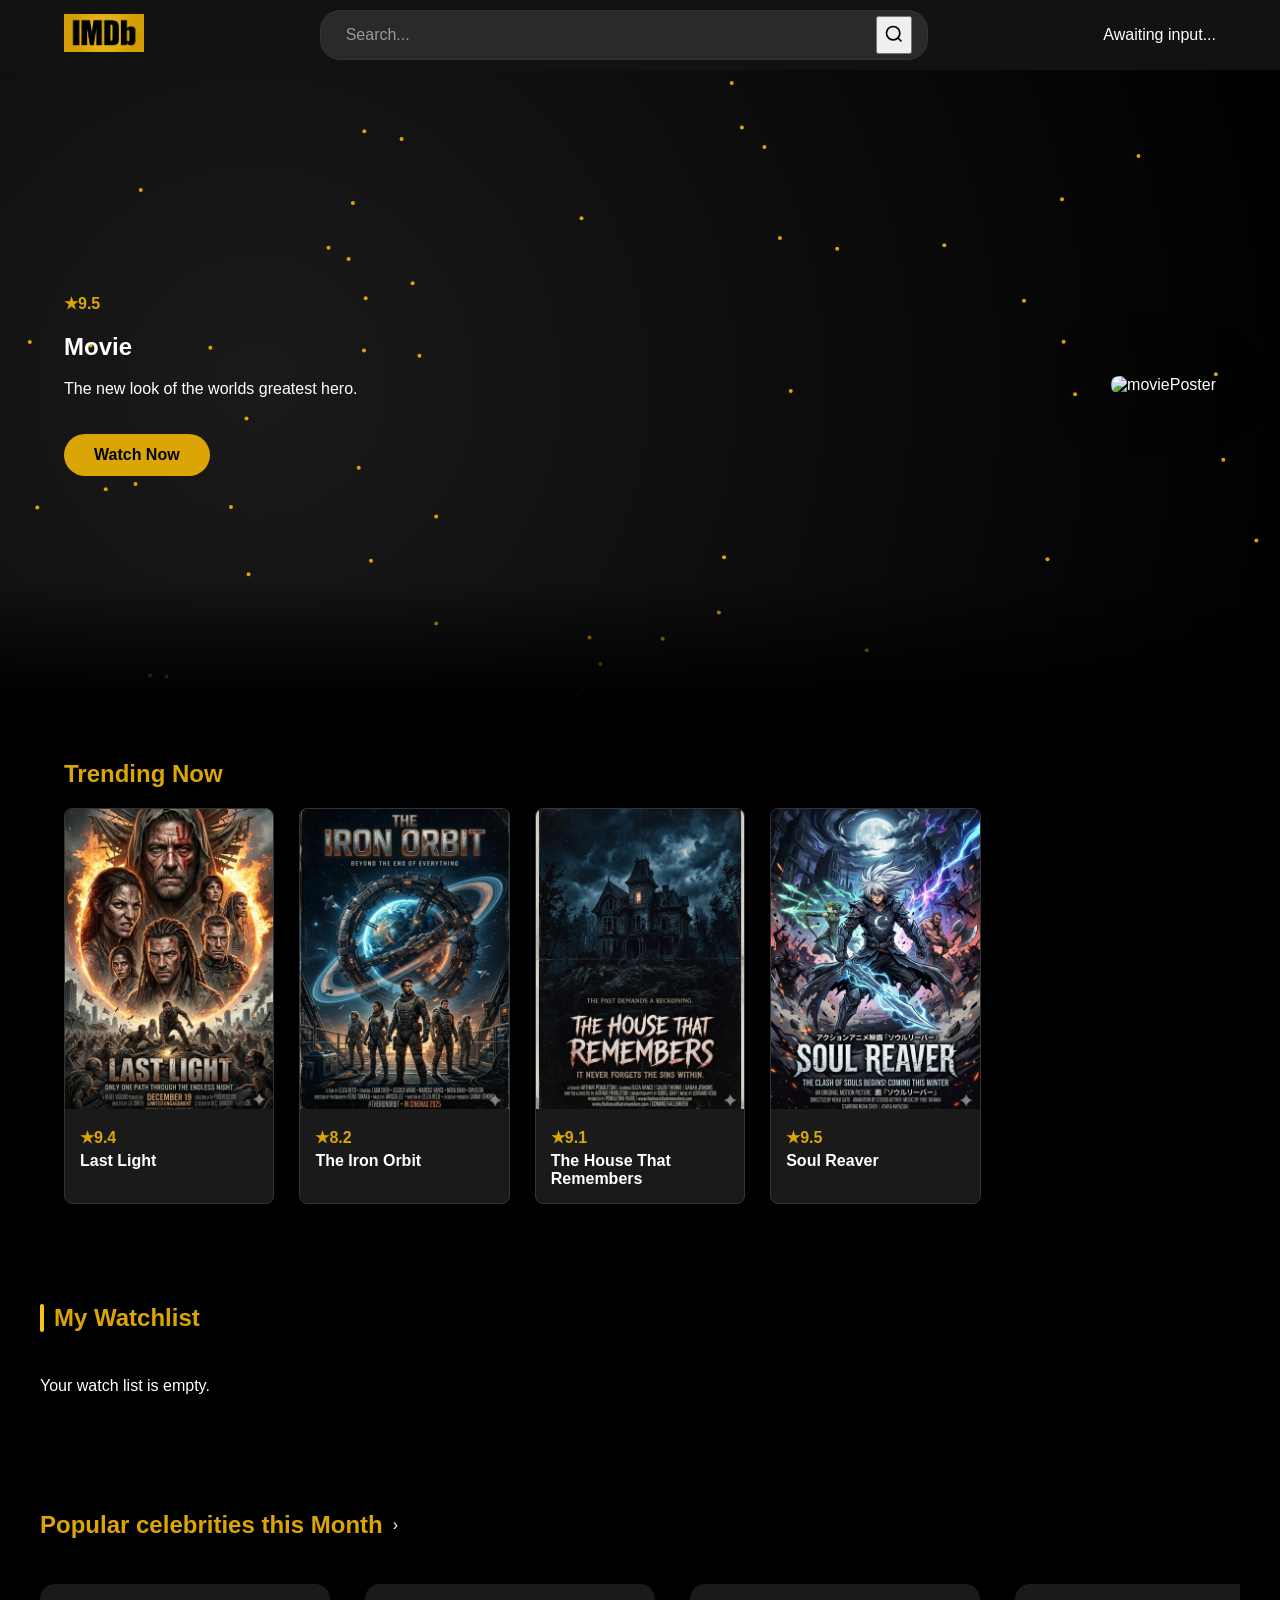
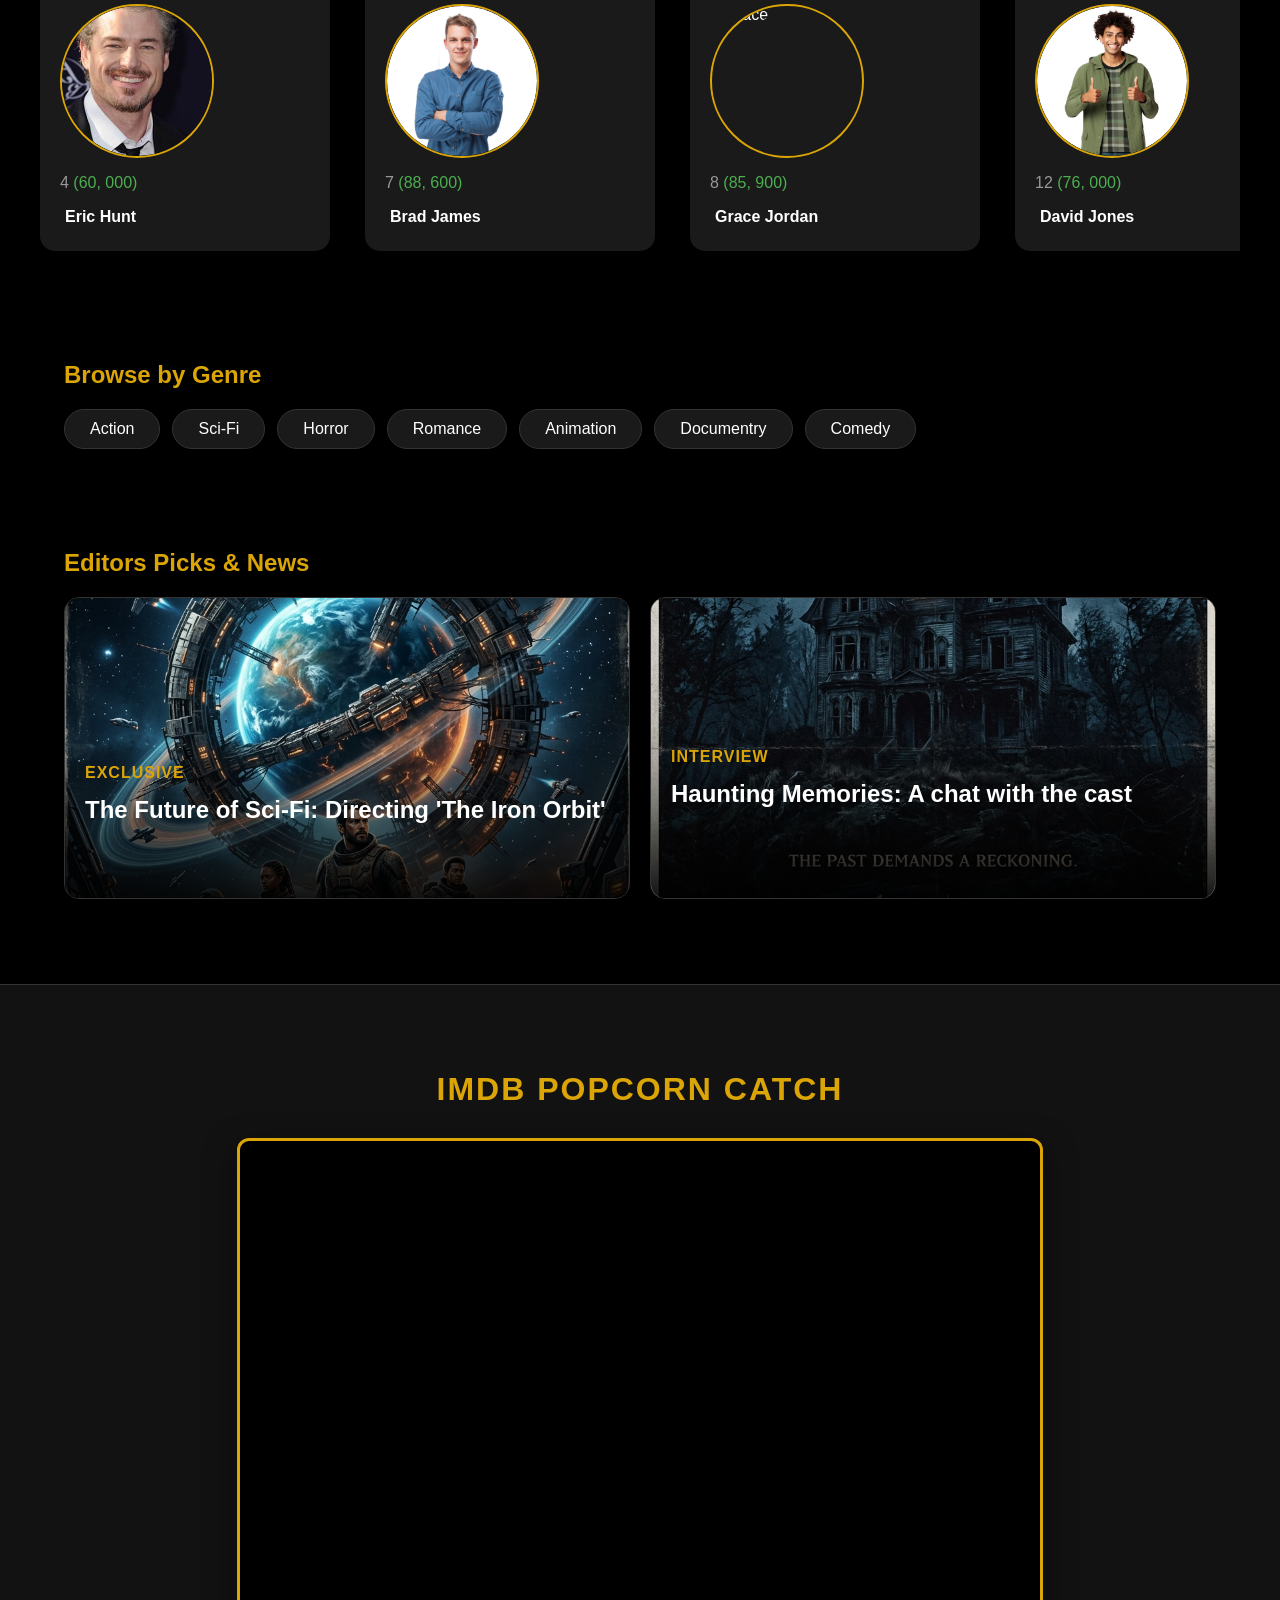
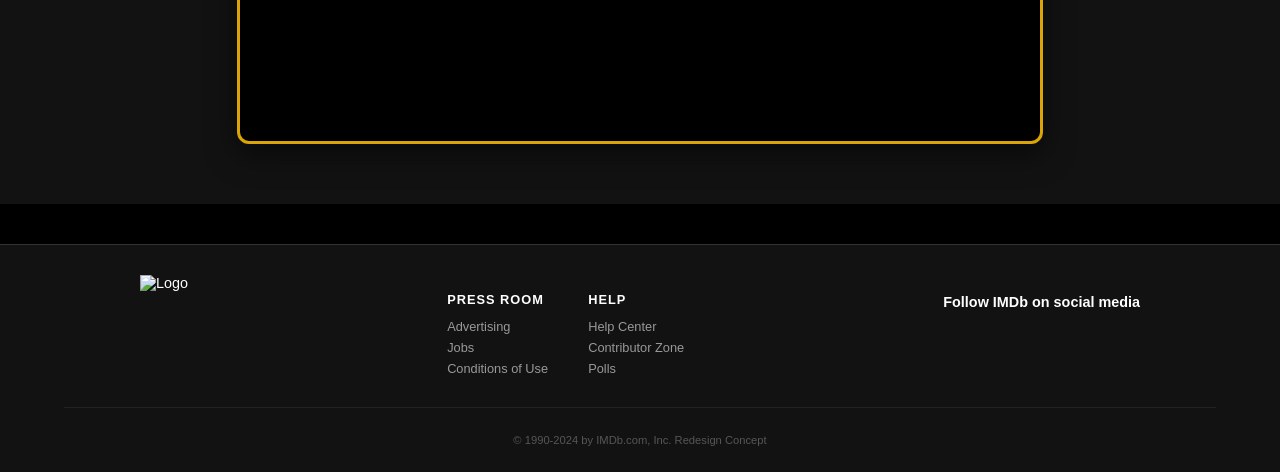
==== index.html @ 9977cc87 "encorperating new js file for my game feature" ====
<!DOCTYPE html>
<html lang="en">
<head>
    <meta charset="UTF-8">
    <meta name="viewport" content="width=device-width, initial-scale=1.0">
    <title>IMDb Redesign concept</title>
    <link rel="stylesheet" href="styles.css">
</head>
<body>


<header class="navigation_bar">
    <div class="logo">
        <img src="IMDB.png" alt="Logo" width="80">
    </div>
    


    <div class="search_bar">
        <input type="text" id="movieSearch" placeholder="Search... ">


        <button id="searchButton" class="SearchBarButton">
            <svg width="20" height="20" viewBox="0 0 24 24" fill="none" stroke="currentColor" stroke-width="2">
                <circle cx="11" cy="11" r="8"></circle>
                <line x1="21" y1="21" x2="16.65" y2="16.65"></line>
            </svg>
        </button>
    </div>
 
    <div id="searchStatus">Awaiting input...</div>
</header>



<main>
    <section class="cinamaticContainer">
        <canvas id="cinamatic-canvas" class="cinamaticCanvas"></canvas>

        <div class="cinamaticOverlay">
            <div class="cinamaticContentWrapper">
                <div class="cinamaticText">
                <span class="imdbRating">★9.5</span>
                <h1>Movie</h1>
                <p>The new look of the worlds greatest hero.</p>
                <button class="btn_play">Watch Now</button>
            </div>

            <div class="cinamaticImage">
                <img src="movieimg.jpg" alt= "moviePoster">
            </div>
        </div>
    </div>
</section>

        <section class="trendingNow">
            <h2 class ="sectionTitle">Trending Now</h2>
            <div class="movieGrid">
                <div class="movieCard">
                    <img src="lastlight.png" alt ="poster">
                    <div class="cardInfo">
                        <p>★9.4</p>
                        <h3>Last Light</h3>
                    </div>
                </div>
                <div class="movieCard">
                    <img src="IronOrbit.png" alt ="poster">
                    <div class="cardInfo">
                        <p>★8.2</p>
                        <h3>The Iron Orbit</h3>
                    </div>
                </div>
                <div class="movieCard">
                    <img src="house.png" alt ="poster">
                    <div class="cardInfo">
                        <p>★9.1</p>
                        <h3>The House That Remembers</h3>
                    </div>
                </div>
                <div class="movieCard">
                    <img src="soul.png" alt ="poster">
                    <div class="cardInfo">
                        <p>★9.5</p>
                        <h3>Soul Reaver</h3>
                    </div>
                </div>
            </div>
        </section>

        <section class="watchlistSection" style="padding: 40px;">
            <div class="sectionHeader">
                <div style="width: 4px; height: 28px; background-color: #f5c518; border-radius: 2px;"></div>
                <h2 class="sectionTitle">My Watchlist</h2>
            </div>
            <div id="watchlistItems" class="movieRow">
                </div>
       
        </section>

        <section class ="celebSection">
            <div class="sectionHeader">
                <h2 class="sectionTitle"> Popular celebrities this Month</h2>
                <span class="chevronIcon">›</span>
            </div>
            <div class="celebRow">
                <div class="celebCard">
                    <div class="celebImage">
                        <img src="Eric.jpg" alt="Eric">
                        <div class="wishlist"> 
                        </div>
                    </div>
                    <div class="celebInfo">
                        <p class="celebRank"> 4 <span class="trendUp"> (60, 000)</span></p>
                        <h4 class="celebName">Eric Hunt</h4>
                    </div>
                </div>

                <div class="celebCard">
                    <div class="celebImage">
                        <img src="brad.jpg" alt="bradPitt">
                        <div class="wishlist">
                        </div>
                    </div>
                    <div class="celebInfo">
                        <p class="celebRank">7 <span class="trendUp"> (88, 600)</span></p>
                        <h4 class="celebName">Brad James</h4>
                    </div>
                </div>

                <div class="celebCard">
                    <div class="celebImage">
                        <img src="grace.jpg" alt="grace">
                        <div class="wishlist">
                        </div>
                    </div>
                    <div class="celebInfo">
                        <p class="celebRank">8 <span class="trendUp"> (85, 900)</span></p>
                        <h4 class="celebName">Grace Jordan </h4>
                    </div>
                </div>

                <div class="celebCard">
                    <div class="celebImage">
                        <img src="david.png" alt="david">
                        <div class="wishlist">
                            
                        </div>
                    </div>
                    <div class="celebInfo">
                        <p class="celebRank">12 <span class="trendUp"> (76, 000)</span></p>
                        <h4 class="celebName">David Jones</h4>
                    </div>
                </div>
            </div>
        </section>

        <section class="genreSection">
            <h2 class="sectionTitle">Browse by Genre</h2>
            <div class="genreGrid">
                <div class="genreChose">Action</div>
                <div class="genreChose">Sci-Fi</div>
                <div class="genreChose">Horror</div>
                <div class="genreChose">Romance</div>
                <div class="genreChose">Animation</div>
                <div class="genreChose">Documentry</div>
                <div class="genreChose">Comedy</div>
            </div>
        </section>

        <section class="newsSection">
            <h2 class="sectionTitle">Editors Picks & News</h2>
            <div class="newsGrid">
                <div class="newsCard">
                    <img src="IronOrbit.png" alt="news" class="newsImage">
                    <div class="newsOverlay">
                        <span class="newsTag">Exclusive</span>
                        <h3>The Future of Sci-Fi: Directing 'The Iron Orbit'</h3>
                        <p>An inside look at the years most ambitious space movie</p>
                    </div>
                </div>
                    
                <div class="newsCard">
                    <img src="house.png" alt="news" class="newsImage">
                    <div class="newsOverlay">
                        <span class="newsTag">Interview</span>
                        <h3>Haunting Memories: A chat with the cast</h3>
                        <p>The stars of 'The House That Remembers' discuss their roles and their mysterious experinces on set.</p>
                    </div>
                </div>
            </div>
        </section>

        <section class="gameArea">
            <h2 class="sectionTitle">IMDb Popcorn Catch</h2>
            <div id="gameContainer"></div>
        </section>

    </main>

    <div id="movieModal" class="modal">
        <div class="modalContent">
            <span class="closeModal">&times;</span>
            <div id="modalDetails"></div>
        </div>
    </div>

    <script src="https://unpkg.com/konva@10/konva.min.js"></script>
    <script src="https://cdnjs.cloudflare.com/ajax/libs/p5.js/1.9.0/p5.js"></script>
    <script src="https://cdnjs.cloudflare.com/ajax/libs/p5.js/1.6.0/addons/p5.sound.min.js"></script>

    <script src="script.js"></script>
    <script src="game.js"></script>
    
</body>
<footer class="pageFooter">
    <div class="footerContent">
        <div class="footerLogo">
            <img src="imdb.png"alt="Logo" width="60">
        </div>
        <div class="footerLinks">
            <div class="footerInfo">
                <h4>Press Room</h4>
                <a href="#">Advertising</a>
                <a href="#">Jobs</a>
                <a href="#">Conditions of Use</a>
            </div>
            <div class="footerInfo">
                <h4>Help</h4>
                <a href="#">Help Center</a>
                <a href="#">Contributor Zone</a>
                <a href="#">Polls</a>
            </div>
        </div>
        <div class="footerMedia">
            <h4>Follow IMDb on social media</h4>
        </div>
    </div>
    <div class="footerEnd">
        <p>&copy; 1990-2024 by IMDb.com, Inc. Redesign Concept</p>
    </div>
</footer>

</html>
---- styles.css ----
.navigation_bar{
    display: flex;
    justify-content: space-between;
    align-items: center;
    padding:10px 5%;
    background-color: #121212;
    z-index: 10;
}

main{
    position: relative;
    z-index: 5;
}


.search_bar{
    display: flex;
    background: rgba(255, 255, 255, 0.1);
    border-radius: 20px; /*modern rounded look*/
    padding: 5px 15px;
    border: 1px solid #333;
    width: 50%;
    margin: 0 auto;
    transition: all 0.3s ease;
}

.search_bar:hover {
    border-color: #DBA506;
    background-color: rgba(255, 255, 255, 0.1);
}

.search_bar input{
    background-color: transparent;
    border: none;
    color: #ffffff; 
    flex: 1;
    outline: none;
    padding: 10px;
    font-size: 1rem;
}

.search_bar input::placeholder{
    color: #999
}

.searchIconButton{
    background: none;
    border: none;
    color: #DBA506;
    cursor: pointer;
    display: flex;
    padding-left: 10px;
}

body{
    background-color: #000;
    font-family: 'Segoe UI', Tahoma, Geneva, Verdana, sans-serif;
    margin: 0;
    color: white;
}

.cinamaticContainer {
    position: relative;
    height: 70vh;
    background: radial-gradient(circle at 20%, #1a1a1a 0%, #000000 100%);
    display: flex;
    overflow: hidden;
}

.cinamaticContainer::after {
    content: '';
    position: absolute;
    bottom: 0;
    left: 0;
    width: 100%;
    height: 120px;
    background: linear-gradient(to bottom, transparent, #000);
    z-index: 6;
    pointer-events: none;
}

.cinamaticCanvas {
    position: absolute;
    top: 0;
    left: 0;
    z-index: 1;
    width: 100%;
    height: 100%;
    pointer-events: auto;
    cursor: none;
}

.cinamaticOverlay{
    position: relative;
    z-index: 5;
    width: 100%;
    height: 100%;
    display: flex;
    align-items: center;
}

.cinamaticContentWrapper{
    display: flex;
    justify-content: space-between;
    align-items: center;
    width: 100%;
    padding:  0 5%;
}

.cinamaticImage img {
    height: 480px;
    width: auto;
    filter: drop-shadow(0 0 30px rgba(0,0,0,0.7));
    pointer-events:none;
    border-radius: 8px;
}

.btn_play{
    background-color: #DBA506;
    color: #000;
    border: none;
    padding: 12px 30px;
    font-size: 1rem;
    font-weight: bold;
    border-radius: 25px;
    cursor: pointer;
    transition: all 0.3s ease;
    margin-top: 20px;
}

.btn_play:hover{
    background-color: #ffffff;
    transform: scale(1.05);
    box-shadow: 0 5px 15px rgba(219, 165, 6, 0.4);
}



.imdbRating{
    color: #DBA506;
    font-weight: bold;
}

.trendingNow{
    padding: 40px 5%;
}

.sectionTitle{
    font-size: 1.5rem;
    color: #DBA506;
    margin-bottom: 20px;
}

.movieGrid{
    display: grid;
    grid-template-columns: repeat(auto-fill, minmax(200px, 1fr));
    gap: 25px;
}

.movieCard{
    background: #1a1a1a;
    border-radius: 8px;
    overflow: hidden;
    transition: transform 0.3s ease, box-shadow 0.3s ease;
    cursor: pointer;
    border: 1px solid #333;
    z-index: 10;
}

.movieCard:hover {
    transform: translateY(-10px);
    box-shadow: 0 10px 20px rgba(179, 143, 38, 0.3);
}


.movieCard img {
    width: 100%;
    height: 300px;
    object-fit: cover;
}

.cardInfo{
    padding: 15px;
}

.cardInfo p {
    color: #DBA506;
    font-weight: bold;
    margin: 0;
}

.cardInfo h3 {
    font-size: 1rem;
    margin: 5px 0 0;
}

.modal{
    display: none;
    position: fixed;
    z-index: 1000;
    left: 0;
    top: 0;
    width: 100%;
    height: 100%;
    background-color: rgba(0,0,0,0.7);
    backdrop-filter: blur(3px);
    justify-content: center;
    align-items: center;
    z-index: 1000;
}

.modalContent{
    background-color: #1a1a1a;
    margin: 5% auto;
    padding: 40px;
    border: 1px solid #DBA506;
    max-width: 500px;
    width: 70%;
    border-radius: 15px;
    color: white;
    position: relative;
    text-align: center;
}

.closeModal{
    position: absolute;
    right: 20px;
    top: 10px;
    font-size: 30px;
    cursor: pointer;
    color: #DBA506;
}

.trailerBtn {
    display: inline-block;
    background-color: #DBA506;
    color: black;
    padding: 12px 20px;
    margin-top: 20px;
    text-decoration: none;
    font-weight: bold;
    transition: 0.3s;
    border-radius: 2px;
}

.trailerBtn:hover {
    background-color: #dabc65;
    transform: scale(1.02);
}


.celebSection{
    padding: 40px;
}

.sectionHeader {
    display: flex;
    align-items: center;
    gap: 10px;
    margin-bottom: 25px;
}

.celebRow{
    display: flex;
    gap: 35px;
    overflow-x: auto;
    padding-bottom: 10px;
}

.celebCard {
    flex: 0 0 250px;
    width: 250px;
    padding: 20px;
    position: relative;
    transition: transform 0.3 ease, box-shadow 0.3 ease;
    background: #1a1a1a;
    cursor: pointer;
    overflow: hidden;
    border-radius: 15px;
}

.celebCard:hover {
    transform: scale(1.05);
    border-color: #DBA506;
    box-shadow: 0 10px 20px rgba(219,165,6,0.5);
    z-index: 5;
}

.celebContainer{
    display: flex;
    flex-wrap: wrap;
    justify-content: center;
    gap: 30px;
    padding: 40px 5%;
}

.celebImage{
    position: relative;
    width: 150px;
    height: 150px;
    border-radius: 50%;
    overflow: hidden;
    margin-bottom: 5px;
    border: 2px solid transparent;
    transition: 0.2s;
}

.celebCard .celebImage{
    border-color: #DBA506;
}

.celebImage img{
    width: 100%;
    height: 100%;
    object-fit: cover;
    border-radius: 50%;
    margin-bottom: 15px;
    border: #DBA506;
}

.celebName{
    margin: 5px ; font-size: 1rem;
}

.celebRank {
    font-size: 1rem ; color: #999;
}

.trendUp{
    color: #4caf50;
}

#addToWatchlist:hover {
    background-color: #444;
    transform: scale(1);
    cursor: pointer;
}

.addedSuccess{
    background-color: #2aa346;
    color: white;
    pointer-events: none;
}

.watchlistSection {
    padding: 40px 5%;
}



.genreSection {
    padding: 40px 5%;
}

.genreGrid {
    display: flex;
    gap: 12px;
    flex-wrap: wrap;
    margin-top: 20px;
}

.genreChose {
    padding: 10px 25px;
    background-color: #1a1a1a;
    border: 1px solid #333;
    border-radius: 20px;
    color: #ffffff;
    font-size: 1rem;
    cursor: pointer;
    transition: all 0.3s ease;
}

.genreChose:hover{
    background-color: #2a2a2a;
    border-color: #DBA506;
    color: #DBA506;
    transform: translateY(-2px);
}

.newsSection{
    padding: 40px 5%;
    margin-bottom: 45px;
}

.newsGrid{
    display: grid;
    grid-template-columns:repeat(auto-fit, minmax(300px, 1fr));
    gap: 20px;
    margin-top: 20px;
}

.newsCard {
    position: relative;
    border-radius: 15px;
    overflow: hidden;
    cursor: pointer;
    height: 300px;
    border: 1px solid #333;
    transition: border-color 0.3s ease;
}

.newsCard:hover{
    border-color: #DBA506;
}


.newsImage {
    width: 100%;
    height: 100%;
    object-fit: cover;
    transition: transform 0.5s ease;
}

.newsCard:hover .newsImage {
    transition: scale(1.5);
}

.newsOverlay {
    position: absolute;
    bottom: 0;
    left: 0;
    width: 100%;
    padding: 30px 20px;
    background: linear-gradient(transparent, rgba(0,0,0,0.9));
    color: white;
    display: flex;
    flex-direction: column;
    justify-content: flex-end;
}

.newsOverlay h3 {
    margin-top: 10px;
    font-size: 1.5rem;
    line-height: 1.5;
    color: #fff;
}

.newsOverlay p {
    font-size: 0.9rem;
    color: #ccc;
    margin: 0;
    opacity: 0;
    transform: translateY(10px);
    transition: all 0.3s ease;
}

.newsCard:hover .newsOverlay p {
    opacity: 1;
    transform: translate(0);
}


.newsTag {
    color: #DBA506;
    font-size: 1rem;
    text-transform: uppercase;
    font-weight: bold;
    letter-spacing: 1px;
}

.pageFooter {
    background-color: #121212;
    padding: 30px 5% 15px;
    border-top: 1px solid #333;
    margin-top: 40px;
    font-size: 0.9rem;
}

.footerContent {
    display: flex;
    justify-content: space-between;
    align-items: flex-start;
    gap: 20px;
    max-width: 1000px;
    margin: 0 auto;
}

.footerLinks {
    display: flex;
    gap: 40px;
}

.footerInfo h4 {
    color: #fff;
    font-size: 0.8rem;
    text-transform: uppercase;
    letter-spacing: 1px;
    margin-bottom: 12px;
}

.footerInfo a {
    display: block;
    color: #999;
    text-decoration: none;
    margin-bottom: 6px;
    font-size: 0.8rem;
    transition: color 0.3s ease;
}

.footerInfo a:hover {
    color: #DBA506;
}

.footerMedia {
    text-align: right;
}

.footerMedia p {
    color: #999;
    font-size: 0.8rem;
    margin-bottom: 8px;
}

.footerEnd{
    text-align: center;
    margin-top: 25px;
    padding-top: 15px;
    border-top: 1px solid #222;
    color: #565656;
    font-size: 0.7rem;
}

.watchlist-item {
    display: flex;
    justify-content: space-between;
    align-items: center;
    background-color: #1a1a1a;
    padding: 10px 15px;
    margin-bottom: 8px;
    border-radius: 5px;
    border-left: 3px solid #DBA506;
}

.watchlist-item button {
    background: none;
    border: 1px solid #ff3e3e;
    color: #ff3e3e;
    padding: 5px 10px;
    cursor: pointer;
    border-radius: 4px;
    transition: 0.3s;
    margin-top: 10px;
}

.watchlist-item button:hover{
    background: #ff3e3e;
    color: white;
}

.addedSuccess {
    pointer-events: none;
}

.gameArea{
    padding: 60px 20px;
    background-color: #121212;
    text-align: center;
    border-top: 1px solid #333;
}

.gameArea h2 {
    font-size: 2rem;
    margin-bottom: 30px;
    text-transform: uppercase;
    letter-spacing: 2px;
}

#gameContainer{
    width: 800px;
    height: 600px;
    margin: 0 auto;
    background: #000;
    border: 3px solid #DBA506;
    border-radius: 12px;
    box-shadow: 0 10px 30px rgba(0,0,0,0.5);
    overflow: hidden;
    cursor: crosshair;
}
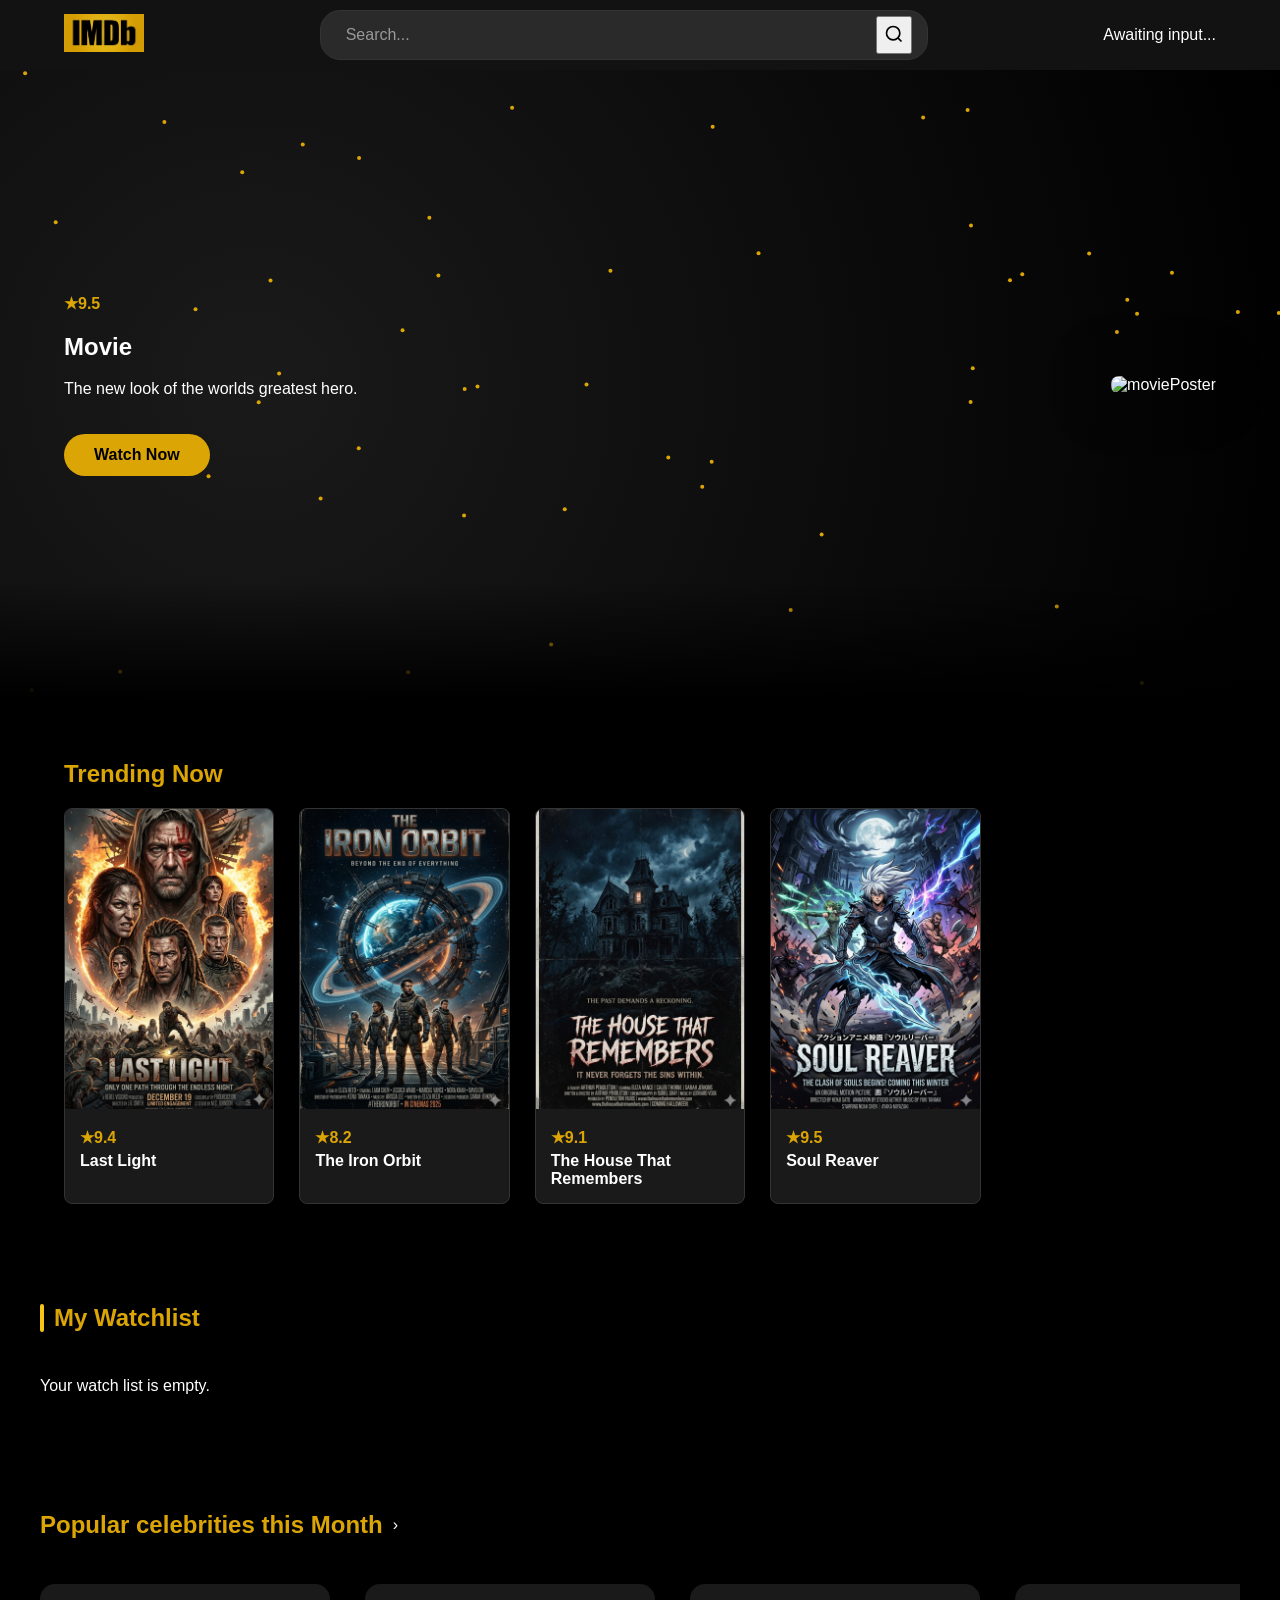
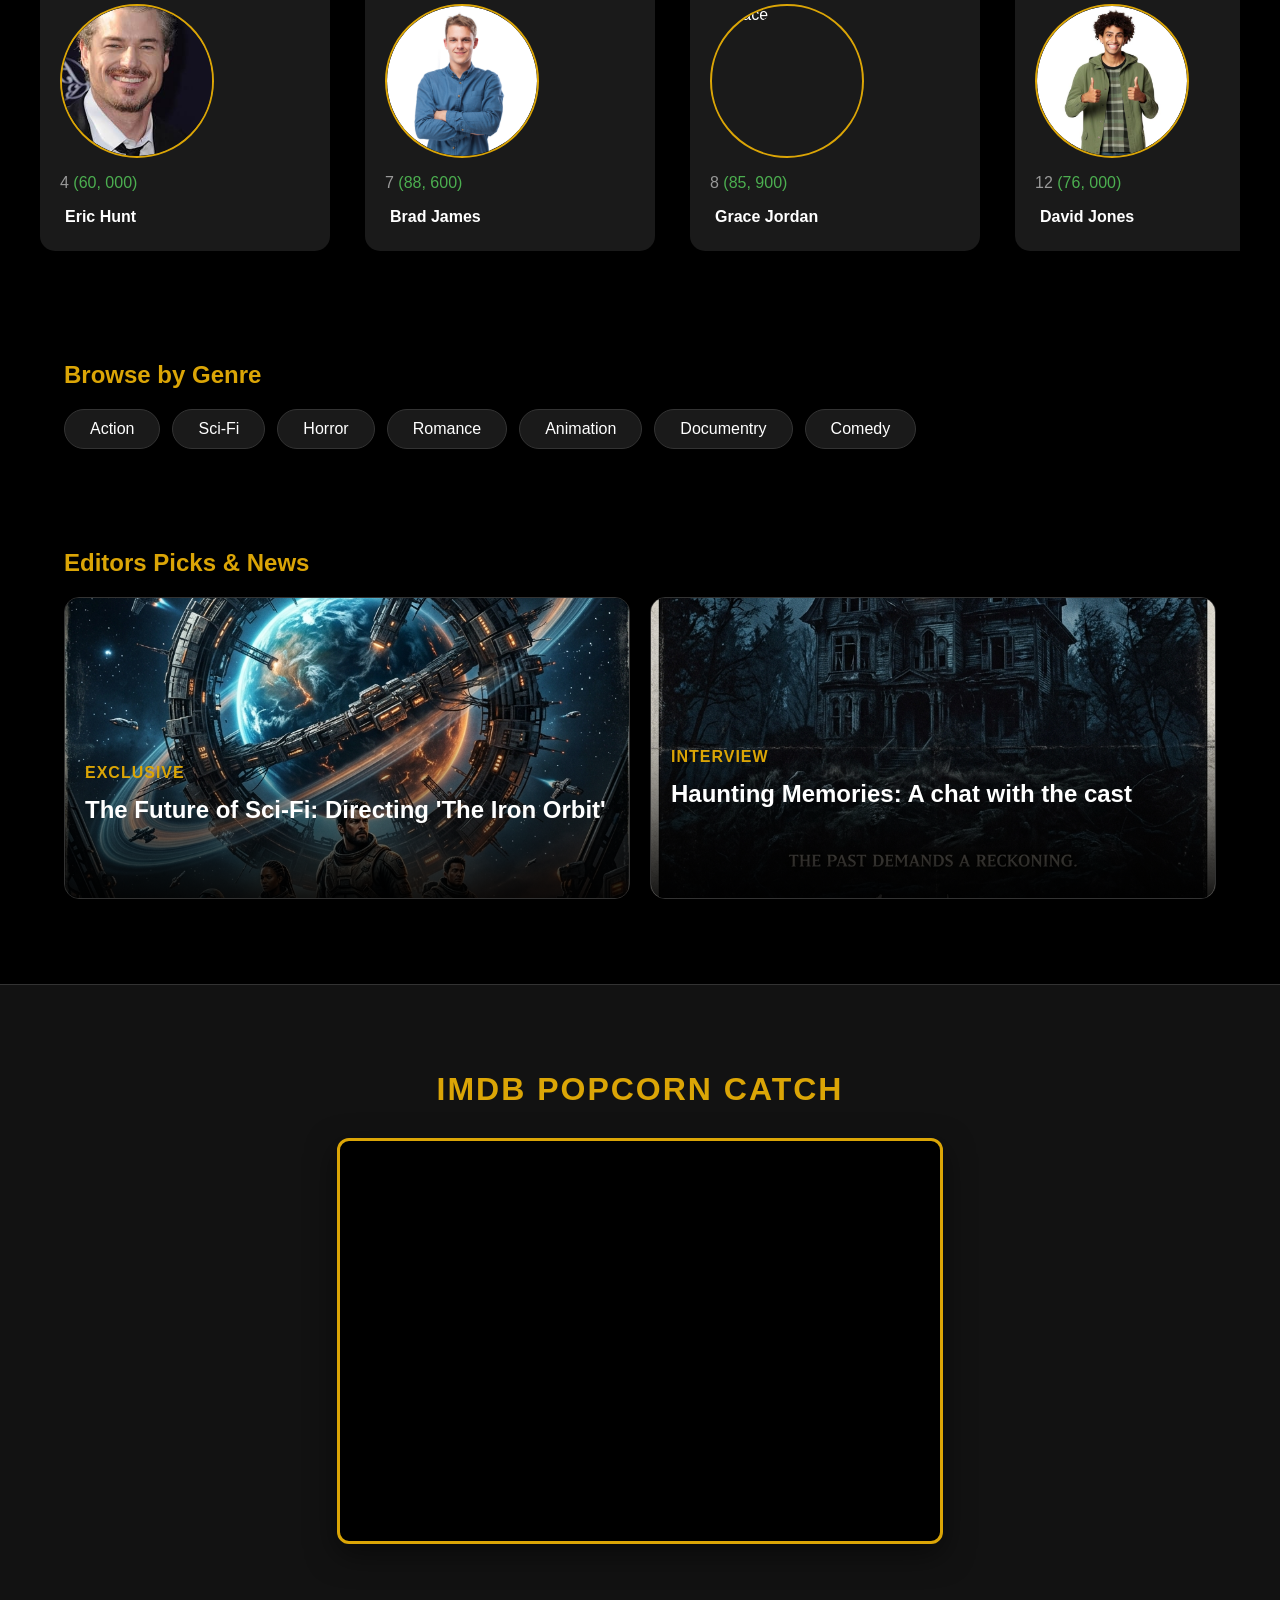
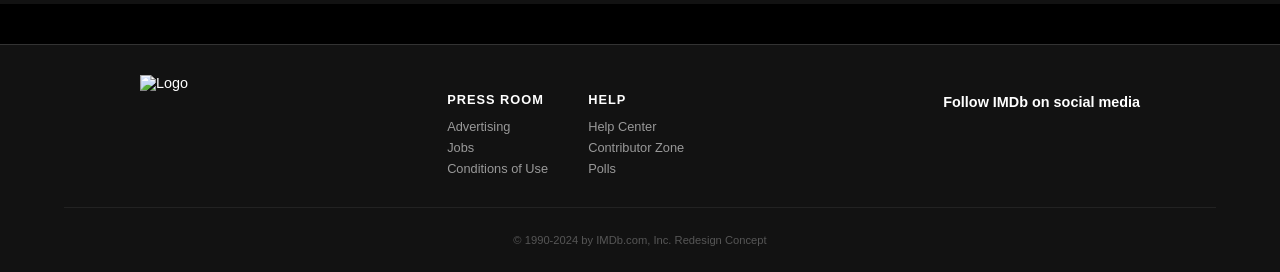
==== commit 3813d356: "adding different game features/start game and game over" ====
--- a/index.html
+++ b/index.html
@@ -207,6 +207,7 @@
     <script src="https://unpkg.com/konva@10/konva.min.js"></script>
     <script src="https://cdnjs.cloudflare.com/ajax/libs/p5.js/1.9.0/p5.js"></script>
     <script src="https://cdnjs.cloudflare.com/ajax/libs/p5.js/1.6.0/addons/p5.sound.min.js"></script>
+    <script src="https://cdn.jsdelivr.net/npm/tweakpane@3.1.0/dist/tweakpane.min.js"></script>
 
     <script src="script.js"></script>
     <script src="game.js"></script>
--- a/styles.css
+++ b/styles.css
@@ -566,13 +566,18 @@
 }
 
 #gameContainer{
-    width: 800px;
-    height: 600px;
+    width: 600px;
+    height: 400px;
     margin: 0 auto;
     background: #000;
     border: 3px solid #DBA506;
     border-radius: 12px;
     box-shadow: 0 10px 30px rgba(0,0,0,0.5);
     overflow: hidden;
-    cursor: crosshair;
+    cursor: default !important;
+    touch-action: none;
+}
+
+#gameContainer canvas{
+    cursor: pointer !important;
 }
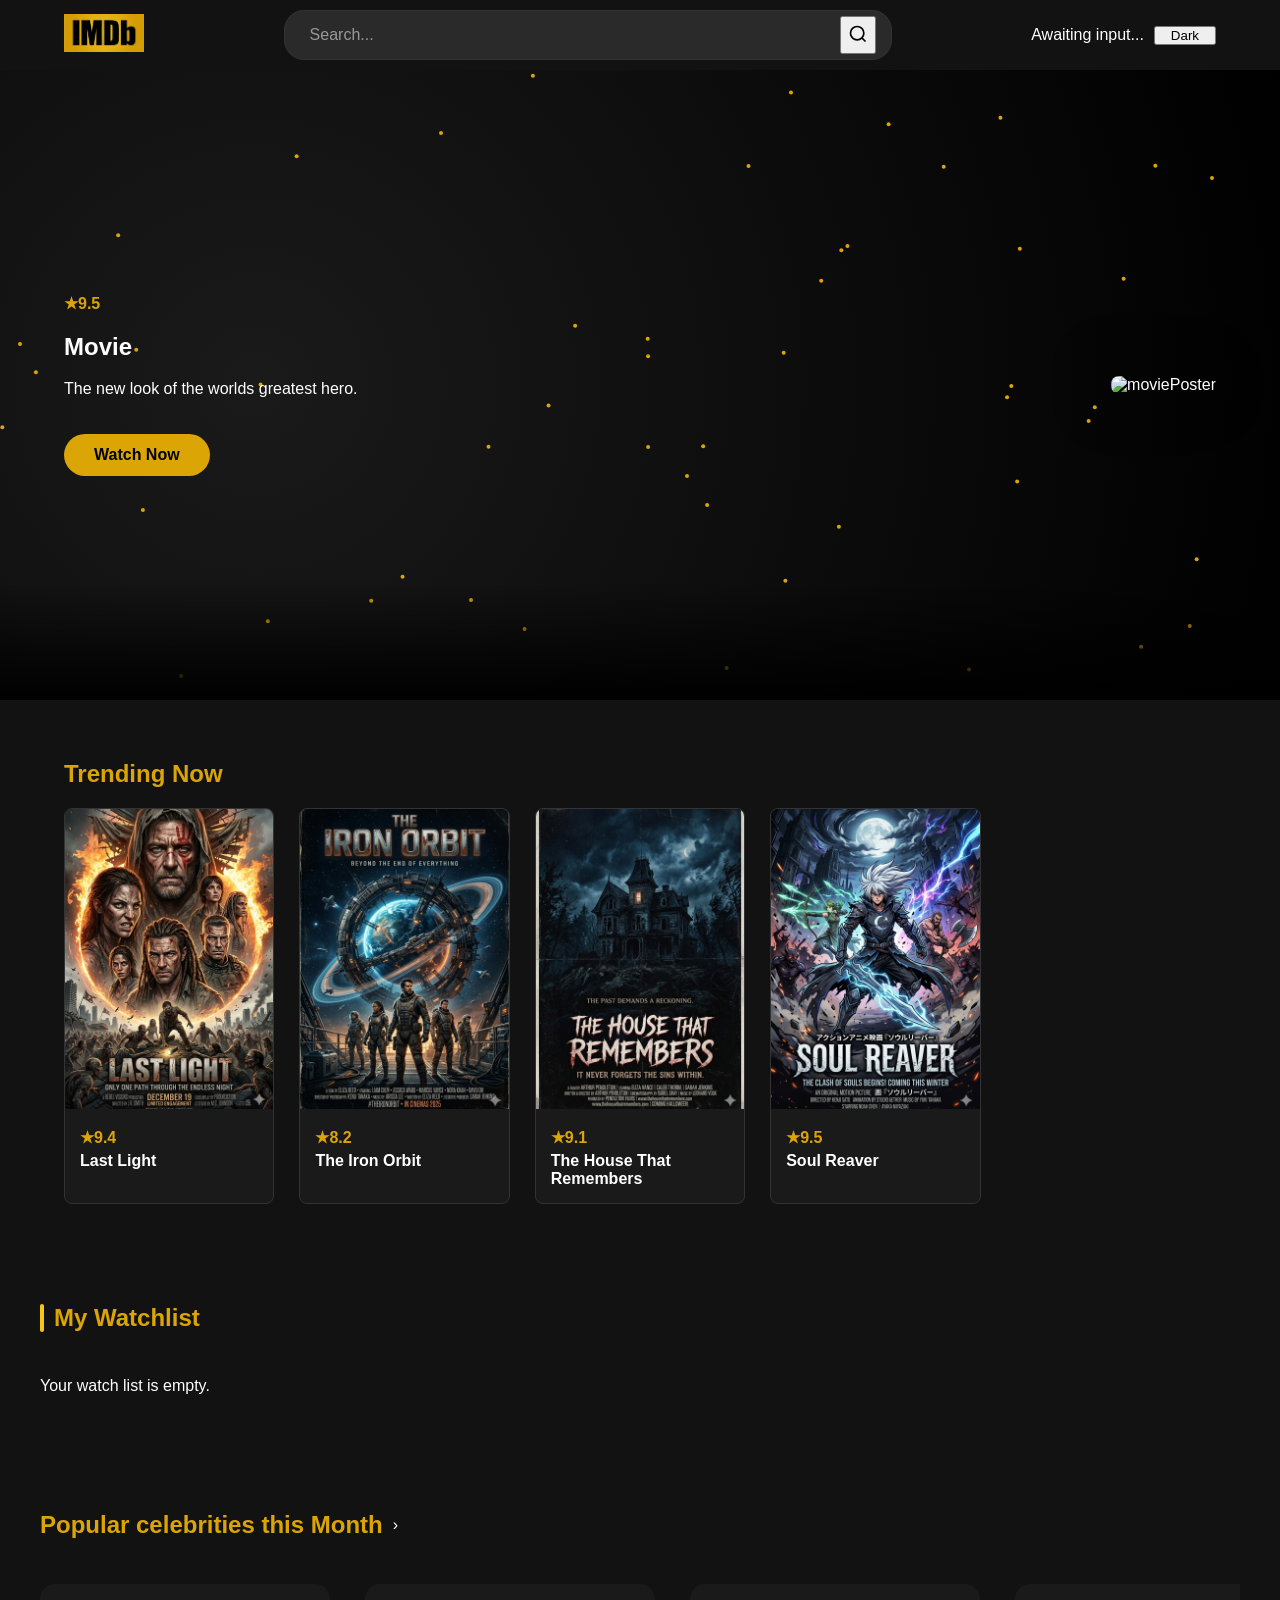
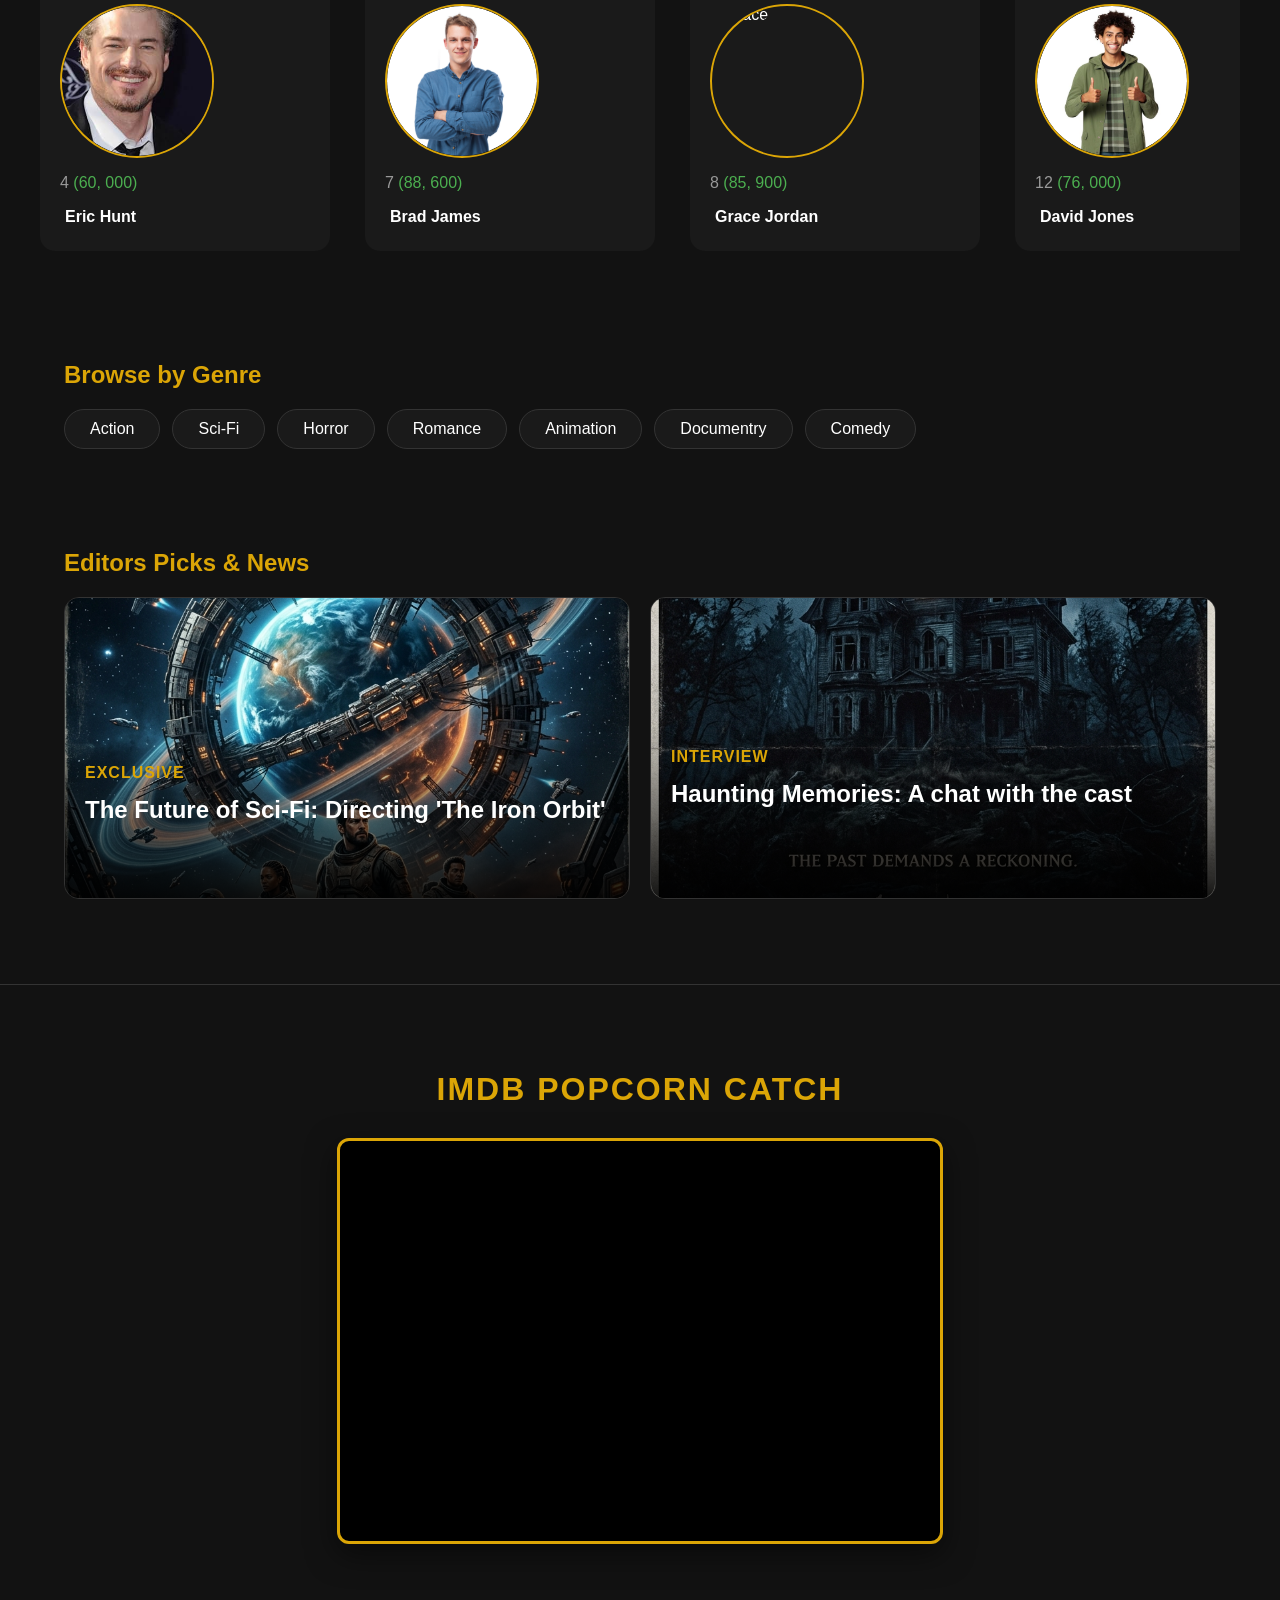
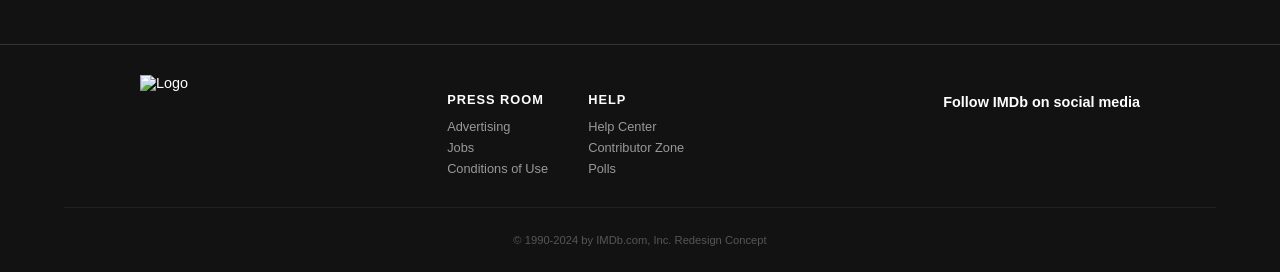
==== commit e891130b: "adding a theme switcher" ====
--- a/index.html
+++ b/index.html
@@ -29,6 +29,11 @@
     </div>
  
     <div id="searchStatus">Awaiting input...</div>
+
+
+    <button id="themeToggle" class="SearchBarButton" style="width: auto; padding: 0 15px; margin-left: 10px;">
+        Theme
+    </button>
 </header>
 
 
@@ -94,8 +99,10 @@
             </div>
             <div id="watchlistItems" class="movieRow">
                 </div>
-       
-        </section>
+
+        </section>
+
+    
 
         <section class ="celebSection">
             <div class="sectionHeader">
--- a/styles.css
+++ b/styles.css
@@ -1,9 +1,37 @@
+:root {
+    --bg-main: #121212;
+    --nav-bg: #121212;
+    --text-primary: #ffffff;
+    --accent: #DBA506;
+    --card-bg: #1a1a1a;
+    --border-color: #333;
+}
+
+body.gold-theme {
+    --bg-main: #2c240a;
+    --nav-bg: #3d3211;
+    --text-primary: #fffdf5;
+    --accent: #FFD700;
+    --card-bg: #3a2f12;
+    --border-color: #8a6d1a;
+}
+
+body.light-theme{
+    --bg-main: #f5f5f5;
+    --nav-bg: #ffffff;
+    --text-primary: #111111;
+    --accent: #DBA506;
+    --card-bg: #ffffff;
+    --border-color: #ccc;
+}
+
+
 .navigation_bar{
     display: flex;
     justify-content: space-between;
     align-items: center;
     padding:10px 5%;
-    background-color: #121212;
+    background-color: var(--nav-bg);
     z-index: 10;
 }
 
@@ -16,23 +44,23 @@
 .search_bar{
     display: flex;
     background: rgba(255, 255, 255, 0.1);
-    border-radius: 20px; /*modern rounded look*/
+    border-radius: 20px; 
     padding: 5px 15px;
-    border: 1px solid #333;
+    border: 1px solid var(--border-color);
     width: 50%;
     margin: 0 auto;
     transition: all 0.3s ease;
 }
 
 .search_bar:hover {
-    border-color: #DBA506;
+    border-color: var(--accent);
     background-color: rgba(255, 255, 255, 0.1);
 }
 
 .search_bar input{
     background-color: transparent;
     border: none;
-    color: #ffffff; 
+    color: var(--text-primary); 
     flex: 1;
     outline: none;
     padding: 10px;
@@ -46,17 +74,17 @@
 .searchIconButton{
     background: none;
     border: none;
-    color: #DBA506;
+    color: var(--accent);
     cursor: pointer;
     display: flex;
     padding-left: 10px;
 }
 
 body{
-    background-color: #000;
+    background-color: var(--bg-main);
     font-family: 'Segoe UI', Tahoma, Geneva, Verdana, sans-serif;
     margin: 0;
-    color: white;
+    color: var(--text-primary);
 }
 
 .cinamaticContainer {
@@ -116,7 +144,7 @@
 }
 
 .btn_play{
-    background-color: #DBA506;
+    background-color: var(--accent);
     color: #000;
     border: none;
     padding: 12px 30px;
@@ -129,7 +157,7 @@
 }
 
 .btn_play:hover{
-    background-color: #ffffff;
+    background-color: var(--text-primary);
     transform: scale(1.05);
     box-shadow: 0 5px 15px rgba(219, 165, 6, 0.4);
 }
@@ -137,7 +165,7 @@
 
 
 .imdbRating{
-    color: #DBA506;
+    color: var(--accent);
     font-weight: bold;
 }
 
@@ -147,7 +175,7 @@
 
 .sectionTitle{
     font-size: 1.5rem;
-    color: #DBA506;
+    color: var(--accent);
     margin-bottom: 20px;
 }
 
@@ -158,7 +186,7 @@
 }
 
 .movieCard{
-    background: #1a1a1a;
+    background: var(--card-bg);
     border-radius: 8px;
     overflow: hidden;
     transition: transform 0.3s ease, box-shadow 0.3s ease;
@@ -184,7 +212,7 @@
 }
 
 .cardInfo p {
-    color: #DBA506;
+    color: var(--accent);
     font-weight: bold;
     margin: 0;
 }
@@ -210,10 +238,10 @@
 }
 
 .modalContent{
-    background-color: #1a1a1a;
+    background-color: var(--card-bg);
     margin: 5% auto;
     padding: 40px;
-    border: 1px solid #DBA506;
+    border: 1px solid var(--accent);
     max-width: 500px;
     width: 70%;
     border-radius: 15px;
@@ -228,12 +256,12 @@
     top: 10px;
     font-size: 30px;
     cursor: pointer;
-    color: #DBA506;
+    color: var(--accent);
 }
 
 .trailerBtn {
     display: inline-block;
-    background-color: #DBA506;
+    background-color: var(--accent);
     color: black;
     padding: 12px 20px;
     margin-top: 20px;
@@ -273,7 +301,7 @@
     padding: 20px;
     position: relative;
     transition: transform 0.3 ease, box-shadow 0.3 ease;
-    background: #1a1a1a;
+    background: var(--card-bg);
     cursor: pointer;
     overflow: hidden;
     border-radius: 15px;
@@ -281,7 +309,7 @@
 
 .celebCard:hover {
     transform: scale(1.05);
-    border-color: #DBA506;
+    border-color: var(--accent);
     box-shadow: 0 10px 20px rgba(219,165,6,0.5);
     z-index: 5;
 }
@@ -306,7 +334,7 @@
 }
 
 .celebCard .celebImage{
-    border-color: #DBA506;
+    border-color: var(--accent);
 }
 
 .celebImage img{
@@ -315,7 +343,7 @@
     object-fit: cover;
     border-radius: 50%;
     margin-bottom: 15px;
-    border: #DBA506;
+    border: var(--accent);
 }
 
 .celebName{
@@ -361,10 +389,10 @@
 
 .genreChose {
     padding: 10px 25px;
-    background-color: #1a1a1a;
-    border: 1px solid #333;
+    background-color: var(--card-bg);
+    border: 1px solid var(--border-color);
     border-radius: 20px;
-    color: #ffffff;
+    color: var(--text-primary);
     font-size: 1rem;
     cursor: pointer;
     transition: all 0.3s ease;
@@ -372,8 +400,8 @@
 
 .genreChose:hover{
     background-color: #2a2a2a;
-    border-color: #DBA506;
-    color: #DBA506;
+    border-color: var(--accent);
+    color: var(--accent);
     transform: translateY(-2px);
 }
 
@@ -395,12 +423,12 @@
     overflow: hidden;
     cursor: pointer;
     height: 300px;
-    border: 1px solid #333;
+    border: 1px solid var(--border-color);
     transition: border-color 0.3s ease;
 }
 
 .newsCard:hover{
-    border-color: #DBA506;
+    border-color: var(--accent);
 }
 
 
@@ -451,7 +479,7 @@
 
 
 .newsTag {
-    color: #DBA506;
+    color: var(--accent);
     font-size: 1rem;
     text-transform: uppercase;
     font-weight: bold;
@@ -461,7 +489,7 @@
 .pageFooter {
     background-color: #121212;
     padding: 30px 5% 15px;
-    border-top: 1px solid #333;
+    border-top: 1px solid var(--border-color);
     margin-top: 40px;
     font-size: 0.9rem;
 }
@@ -498,7 +526,7 @@
 }
 
 .footerInfo a:hover {
-    color: #DBA506;
+    color: var(--accent);
 }
 
 .footerMedia {
@@ -553,9 +581,9 @@
 
 .gameArea{
     padding: 60px 20px;
-    background-color: #121212;
+    background-color: var(--bg-main);
     text-align: center;
-    border-top: 1px solid #333;
+    border-top: 1px solid var(--border-color);
 }
 
 .gameArea h2 {
@@ -570,14 +598,29 @@
     height: 400px;
     margin: 0 auto;
     background: #000;
-    border: 3px solid #DBA506;
+    border: 3px solid var(--accent);
     border-radius: 12px;
     box-shadow: 0 10px 30px rgba(0,0,0,0.5);
     overflow: hidden;
-    cursor: default !important;
+    cursor: crosshair;
+    pointer-events: auto;
     touch-action: none;
 }
 
 #gameContainer canvas{
     cursor: pointer !important;
-}+}
+
+#watchlistContainer{
+    background: var(--card-bg);
+    border: 1px solid var(--border-color);
+    border-radius: 12px;
+    overflow: hidden;
+    margin-top: 10px;
+    box-shadow: inset 0 0 20px rgba(0,0,0,0.5);
+}
+
+.trashHover{
+    filter: drop-shadow(0 0 10px #ff3e3e);
+}
+
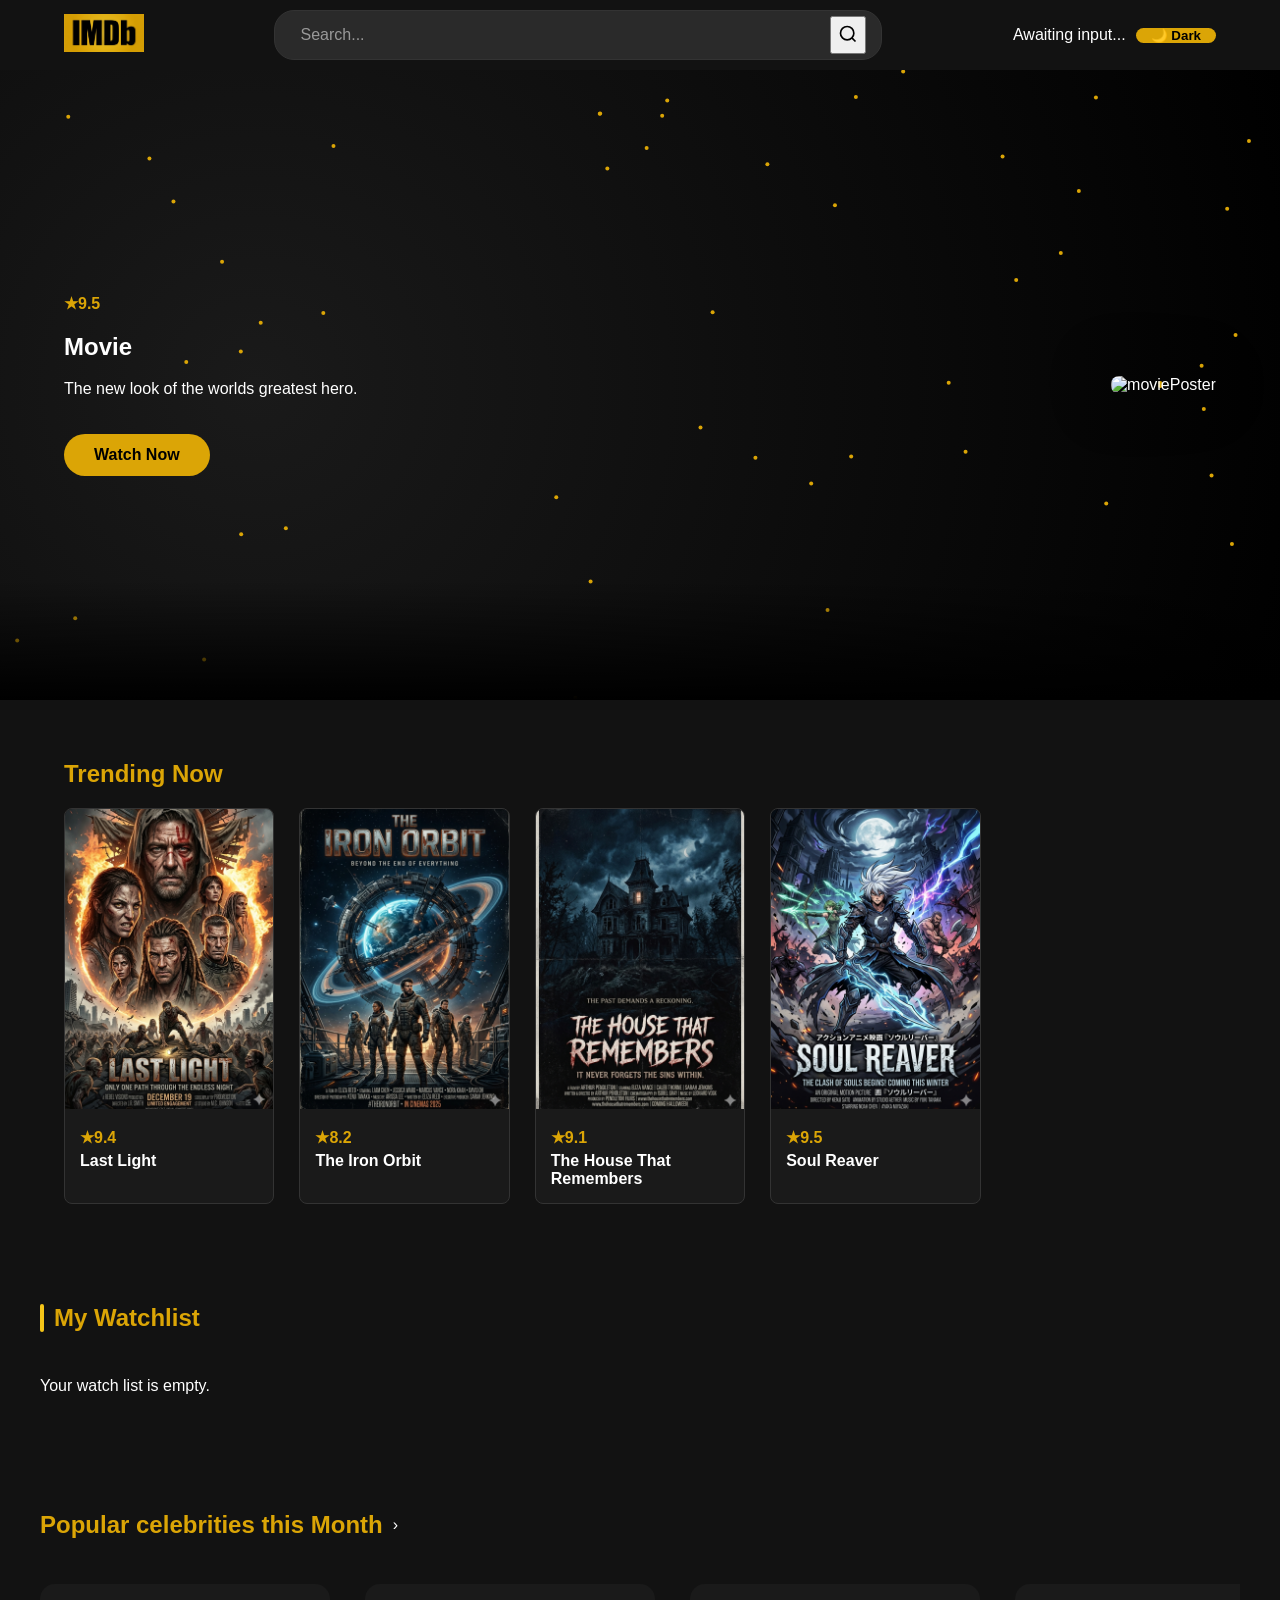
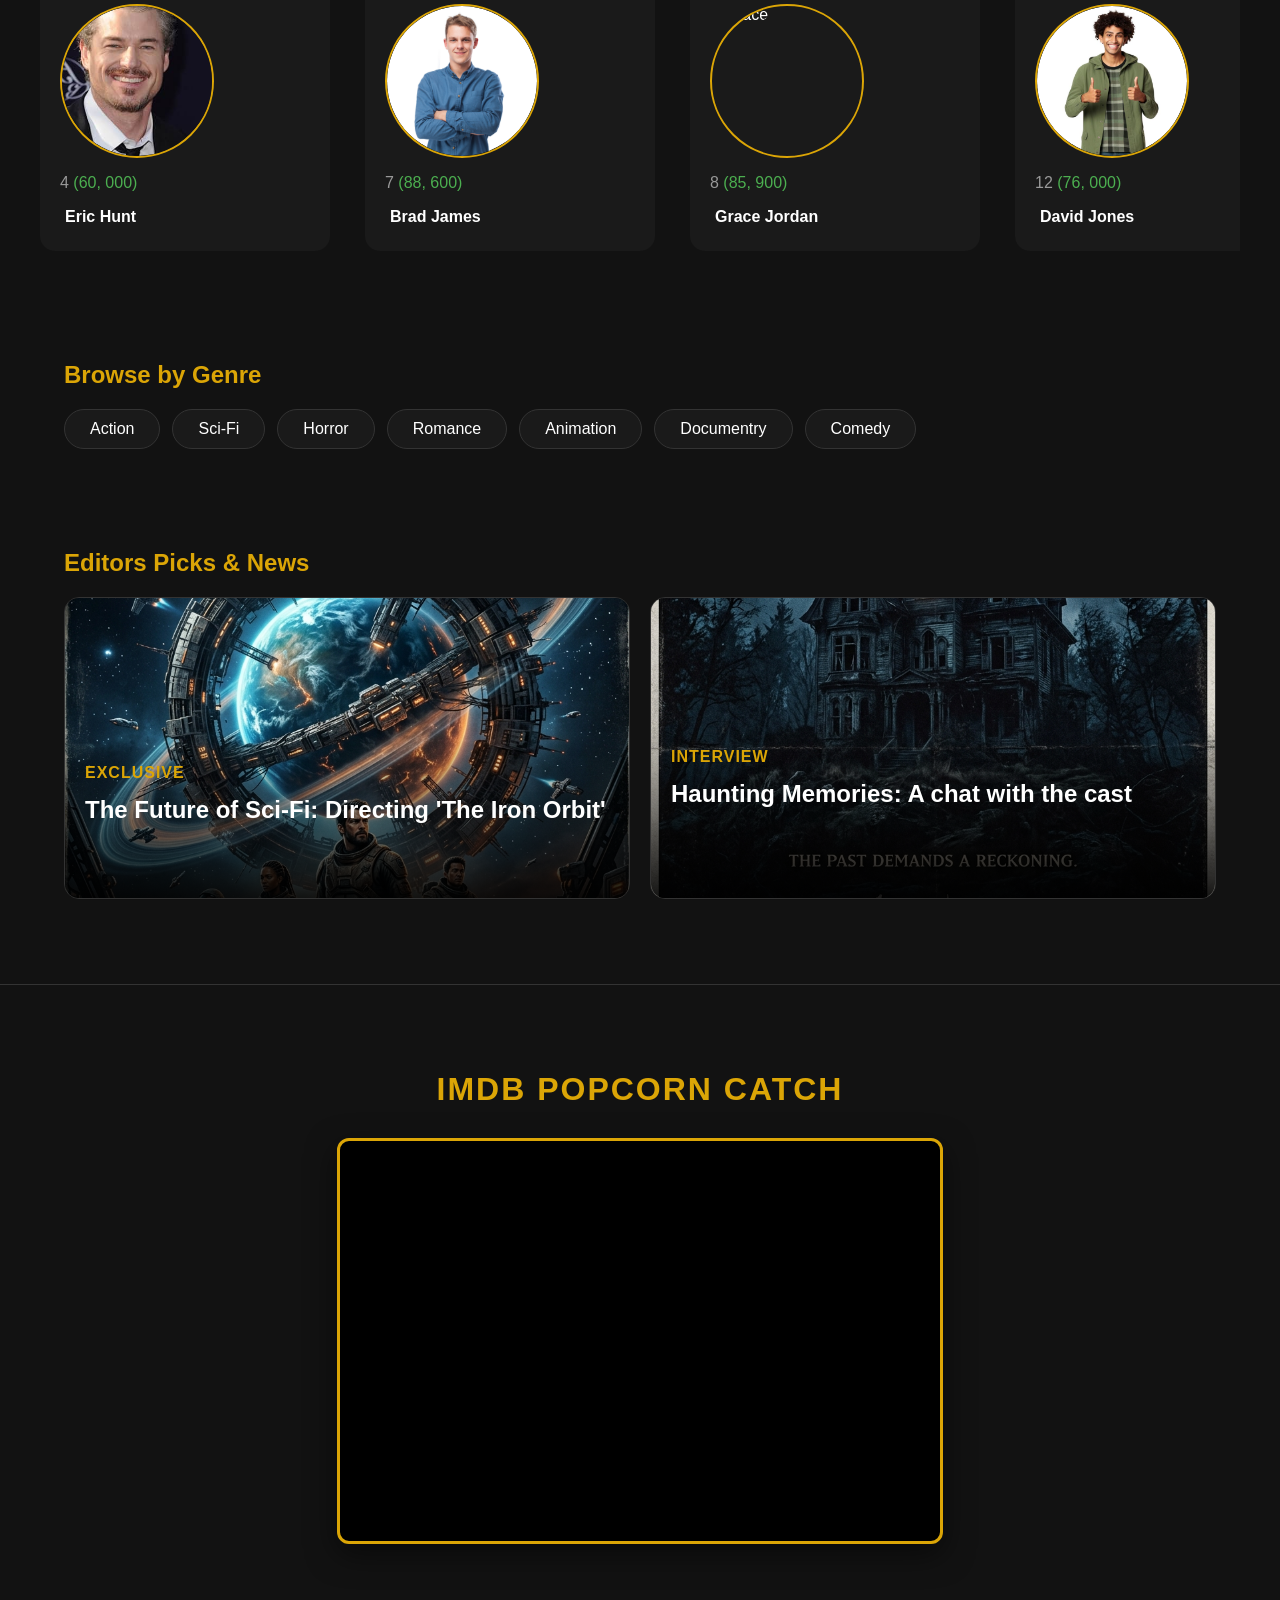
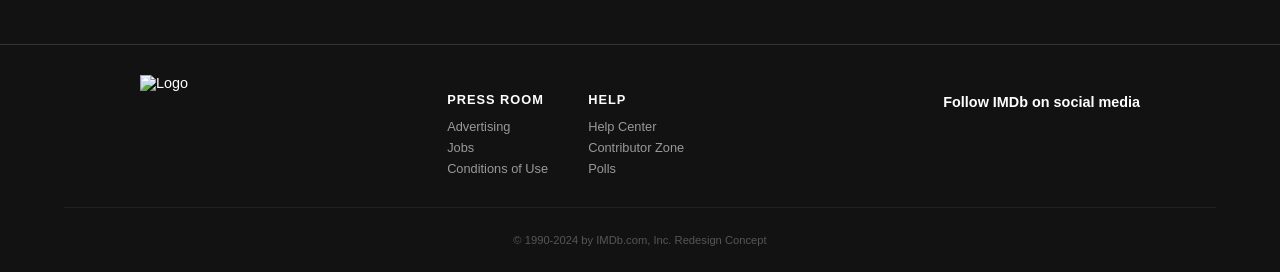
==== commit e17d443a: "finalising fixes of the theme changer" ====
--- a/index.html
+++ b/index.html
@@ -31,8 +31,8 @@
     <div id="searchStatus">Awaiting input...</div>
 
 
-    <button id="themeToggle" class="SearchBarButton" style="width: auto; padding: 0 15px; margin-left: 10px;">
-        Theme
+    <button id="themeToggle" style="width: auto; padding: 0 15px; margin-left: 10px;">
+        Switch Theme
     </button>
 </header>
 
--- a/styles.css
+++ b/styles.css
@@ -5,6 +5,8 @@
     --accent: #DBA506;
     --card-bg: #1a1a1a;
     --border-color: #333;
+    --hero-bg-1: #1a1a1a;
+    --hero-bg-2: #000000;
 }
 
 body.gold-theme {
@@ -14,6 +16,8 @@
     --accent: #FFD700;
     --card-bg: #3a2f12;
     --border-color: #8a6d1a;
+    --hero-bg-1: #3a2f12;
+    --hero-bg-2: #1a1405;
 }
 
 body.light-theme{
@@ -23,6 +27,8 @@
     --accent: #DBA506;
     --card-bg: #ffffff;
     --border-color: #ccc;
+    --hero-bg-1: #eaeaea;
+    --hero-bg-2: #cccccc;
 }
 
 
@@ -80,6 +86,24 @@
     padding-left: 10px;
 }
 
+#themeToggle {
+    background: var(--accent);
+    color: #000;
+    border: none;
+    padding: 8px 16px;
+    border-radius: 20px;
+    font-weight: bold;
+    cursor: pointer;
+    transition: all 0.3s ease;
+}
+
+#themeToggle:hover {
+    transform: scale(1.05);
+    background: var(--text-primary);
+    color: var(--bg-main);
+    box-shadow: 0 5px 15px rgba(0,0,0,0.3);
+}
+
 body{
     background-color: var(--bg-main);
     font-family: 'Segoe UI', Tahoma, Geneva, Verdana, sans-serif;
@@ -90,7 +114,7 @@
 .cinamaticContainer {
     position: relative;
     height: 70vh;
-    background: radial-gradient(circle at 20%, #1a1a1a 0%, #000000 100%);
+    background: radial-gradient(circle at 20%, var(--hero-bg-1) 0%, var(--hero-bg-2) 100%);
     display: flex;
     overflow: hidden;
 }
@@ -133,6 +157,11 @@
     align-items: center;
     width: 100%;
     padding:  0 5%;
+}
+
+.cinamaticText h1,
+.cinamaticText p {
+    color: var(--text-primary);
 }
 
 .cinamaticImage img {
@@ -191,7 +220,7 @@
     overflow: hidden;
     transition: transform 0.3s ease, box-shadow 0.3s ease;
     cursor: pointer;
-    border: 1px solid #333;
+    border: 1px solid var(--border-color);
     z-index: 10;
 }
 
@@ -487,7 +516,7 @@
 }
 
 .pageFooter {
-    background-color: #121212;
+    background-color: var(--bg-main);
     padding: 30px 5% 15px;
     border-top: 1px solid var(--border-color);
     margin-top: 40px;
@@ -552,11 +581,11 @@
     display: flex;
     justify-content: space-between;
     align-items: center;
-    background-color: #1a1a1a;
+    background-color: var(--card-bg);
     padding: 10px 15px;
     margin-bottom: 8px;
     border-radius: 5px;
-    border-left: 3px solid #DBA506;
+    border-left: 3px solid var(--accent);
 }
 
 .watchlist-item button {
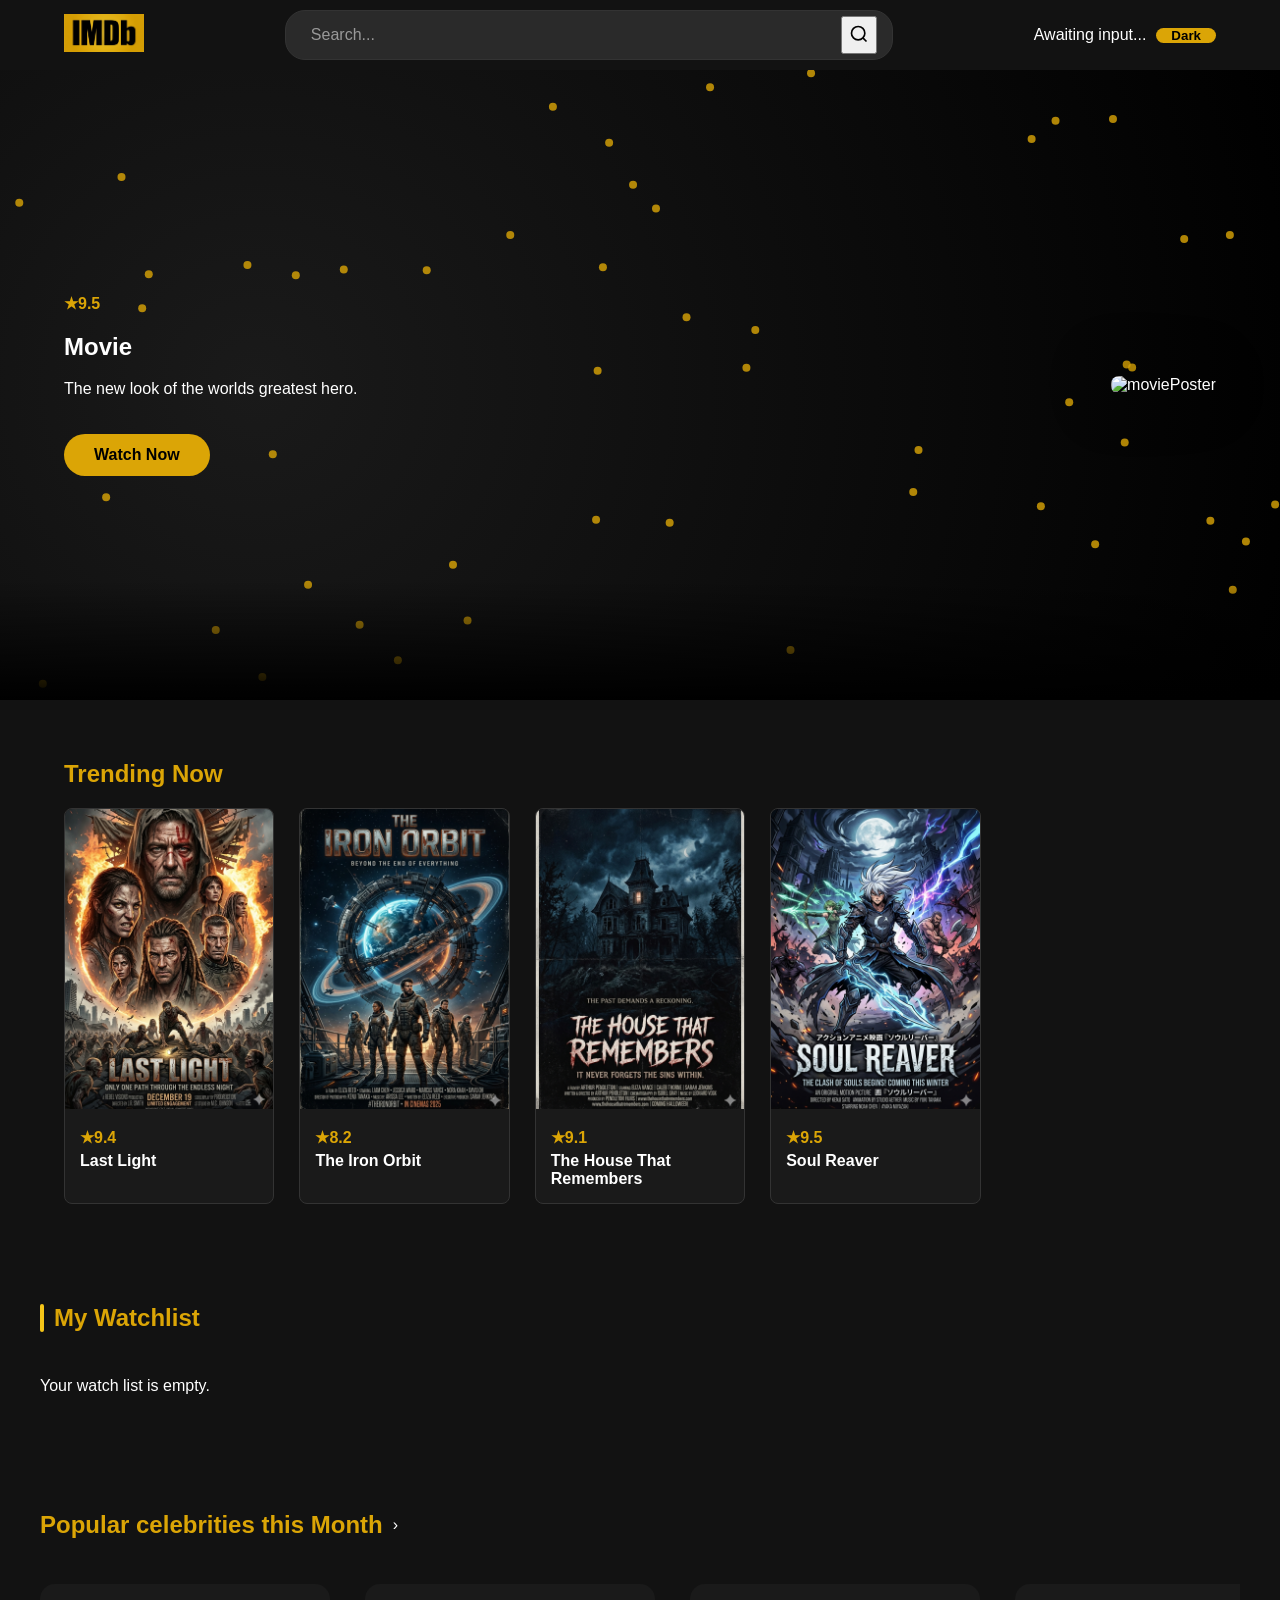
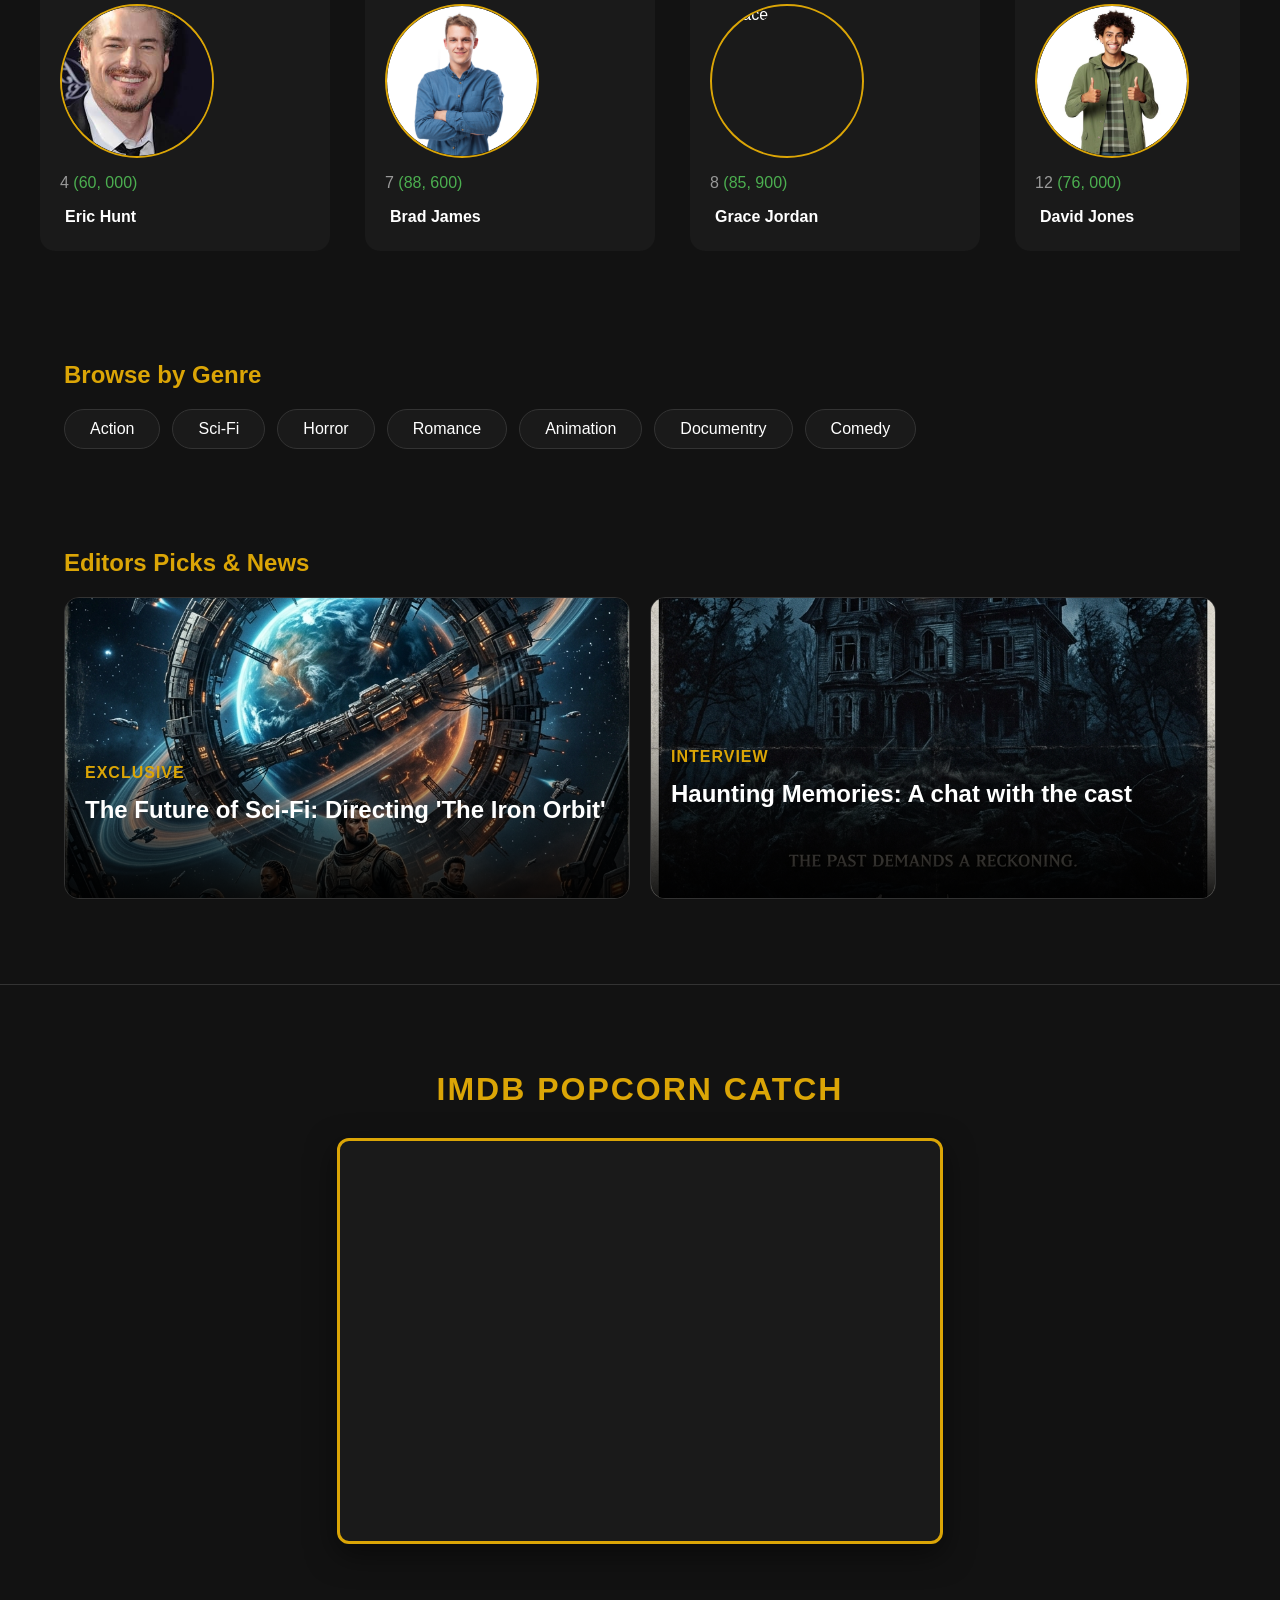
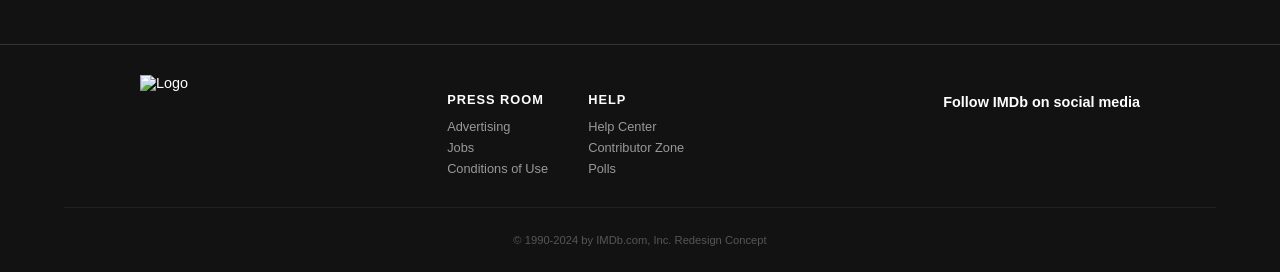
==== commit 648cffdd: "updating game functionality" ====
--- a/index.html
+++ b/index.html
@@ -55,6 +55,7 @@
                 <img src="movieimg.jpg" alt= "moviePoster">
             </div>
         </div>
+        
     </div>
 </section>
 
--- a/styles.css
+++ b/styles.css
@@ -187,6 +187,7 @@
 
 .btn_play:hover{
     background-color: var(--text-primary);
+    color: var(--bg-main);
     transform: scale(1.05);
     box-shadow: 0 5px 15px rgba(219, 165, 6, 0.4);
 }
@@ -288,6 +289,34 @@
     color: var(--accent);
 }
 
+.particleControls {
+    position: absolute;
+    left: 5%;
+    bottom: 20px;
+    z-index: 10;
+    display: flex;
+    flex-direction: column;
+    gap: 8px;
+    padding: 14px 16px;
+    background: rgba(0,0,0,0.3);
+    border: 1px solid var(--border-color);
+    border-radius: 12px;
+    backdrop-filter: blur(6px);
+    color: var(--text-primary);
+    width: 220px;
+}
+
+.particleControls label {
+    font-size: 0.9rem;
+    font-weight: 600;
+    color: var(--text-primary);
+}
+
+.particleControls input[type="range"] {
+    width: 100%;
+    accent-color: var(--accent);
+}
+
 .trailerBtn {
     display: inline-block;
     background-color: var(--accent);
@@ -626,7 +655,7 @@
     width: 600px;
     height: 400px;
     margin: 0 auto;
-    background: #000;
+    background: var(--card-bg);
     border: 3px solid var(--accent);
     border-radius: 12px;
     box-shadow: 0 10px 30px rgba(0,0,0,0.5);
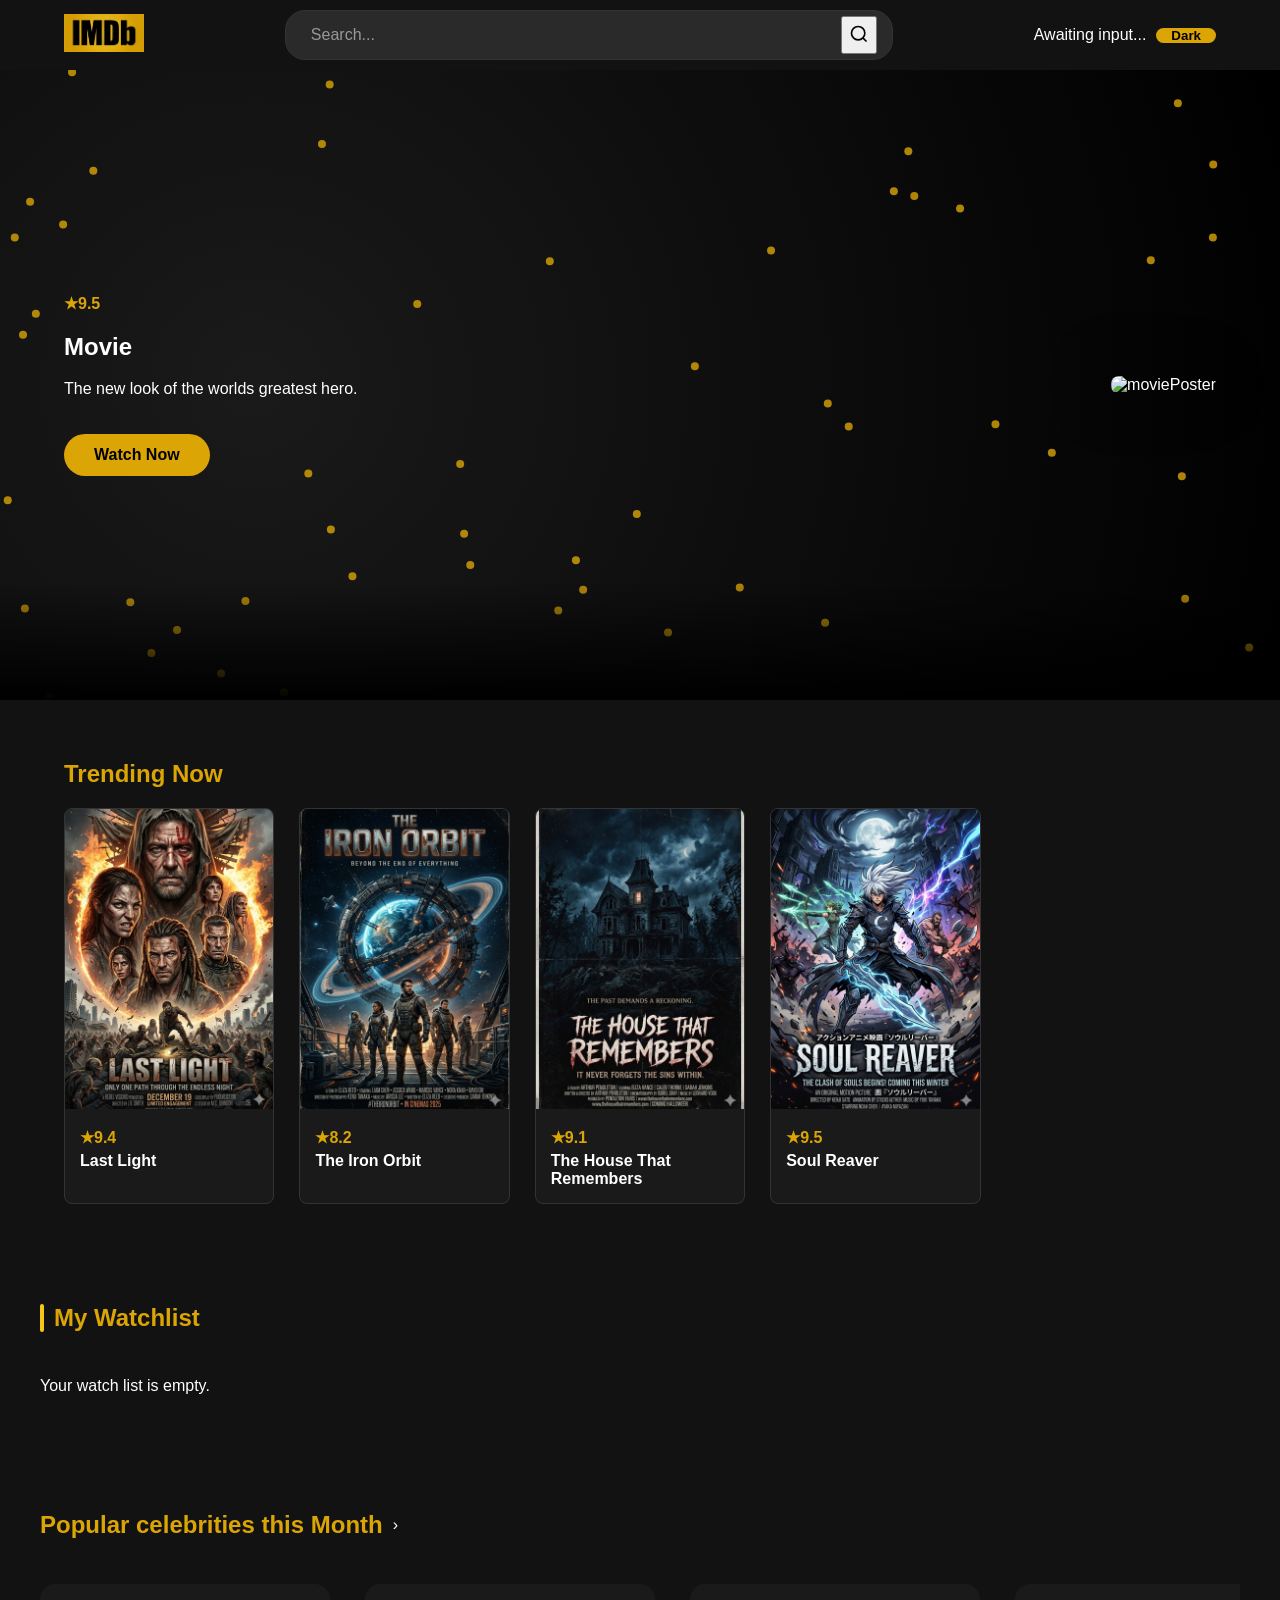
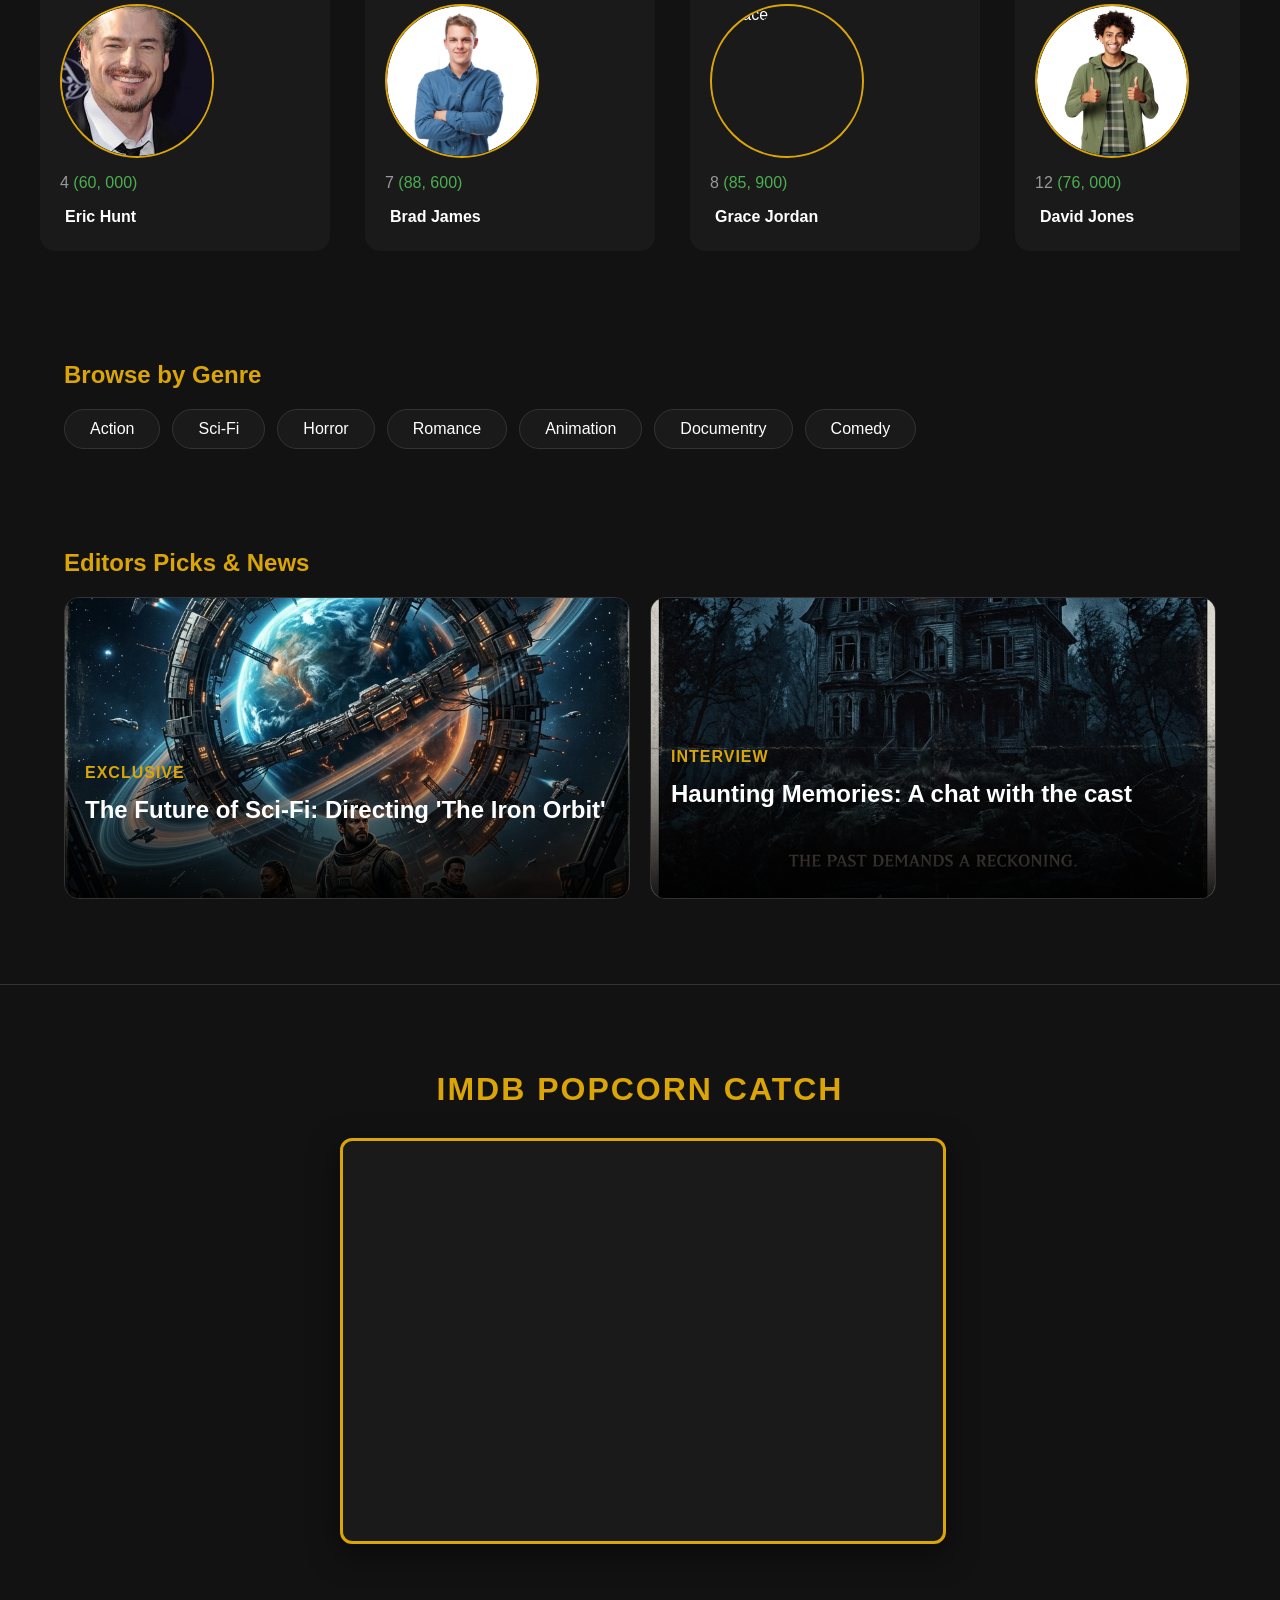
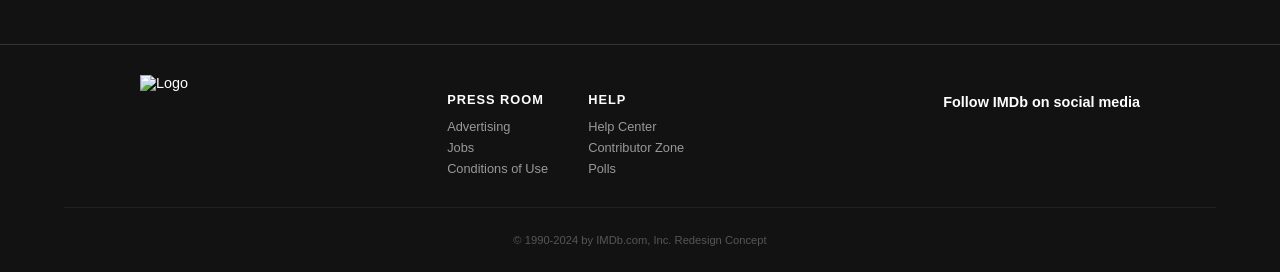
==== commit 1d63a727: "Adding a restart functiom for my game" ====
--- a/index.html
+++ b/index.html
@@ -200,7 +200,12 @@
 
         <section class="gameArea">
             <h2 class="sectionTitle">IMDb Popcorn Catch</h2>
-            <div id="gameContainer"></div>
+            <div class="gameWrapper">
+                <div id="gameContainer"></div>
+                <button id="restartBtn">Restart Game</button>
+            </div>
+            
+            
         </section>
 
     </main>
--- a/styles.css
+++ b/styles.css
@@ -287,34 +287,6 @@
     font-size: 30px;
     cursor: pointer;
     color: var(--accent);
-}
-
-.particleControls {
-    position: absolute;
-    left: 5%;
-    bottom: 20px;
-    z-index: 10;
-    display: flex;
-    flex-direction: column;
-    gap: 8px;
-    padding: 14px 16px;
-    background: rgba(0,0,0,0.3);
-    border: 1px solid var(--border-color);
-    border-radius: 12px;
-    backdrop-filter: blur(6px);
-    color: var(--text-primary);
-    width: 220px;
-}
-
-.particleControls label {
-    font-size: 0.9rem;
-    font-weight: 600;
-    color: var(--text-primary);
-}
-
-.particleControls input[type="range"] {
-    width: 100%;
-    accent-color: var(--accent);
 }
 
 .trailerBtn {
@@ -682,3 +654,32 @@
     filter: drop-shadow(0 0 10px #ff3e3e);
 }
 
+.gameWrapper{
+    position: relative;
+    width: 600px;
+    margin: 0 auto;
+}
+
+#restartBtn {
+    display: none;
+    position: absolute;
+    top: 65%;
+    left: 50%;
+    transform: translate(-50%, -50%);
+    background: var(--accent);
+    color: #000;
+    border: none;
+    padding: 10px 20px;
+    border-radius: 20px;
+    font-weight: bold;
+    cursor: pointer;
+    z-index: 10;
+    box-shadow: 0 10px 25px rgba(0,0,0,0.5);
+    transition: 0.3s;
+}
+
+#restartBtn:hover {
+    background: var(--text-primary);
+    color: var(--bg-main);
+    transform: translate(-50%, -50%);
+}
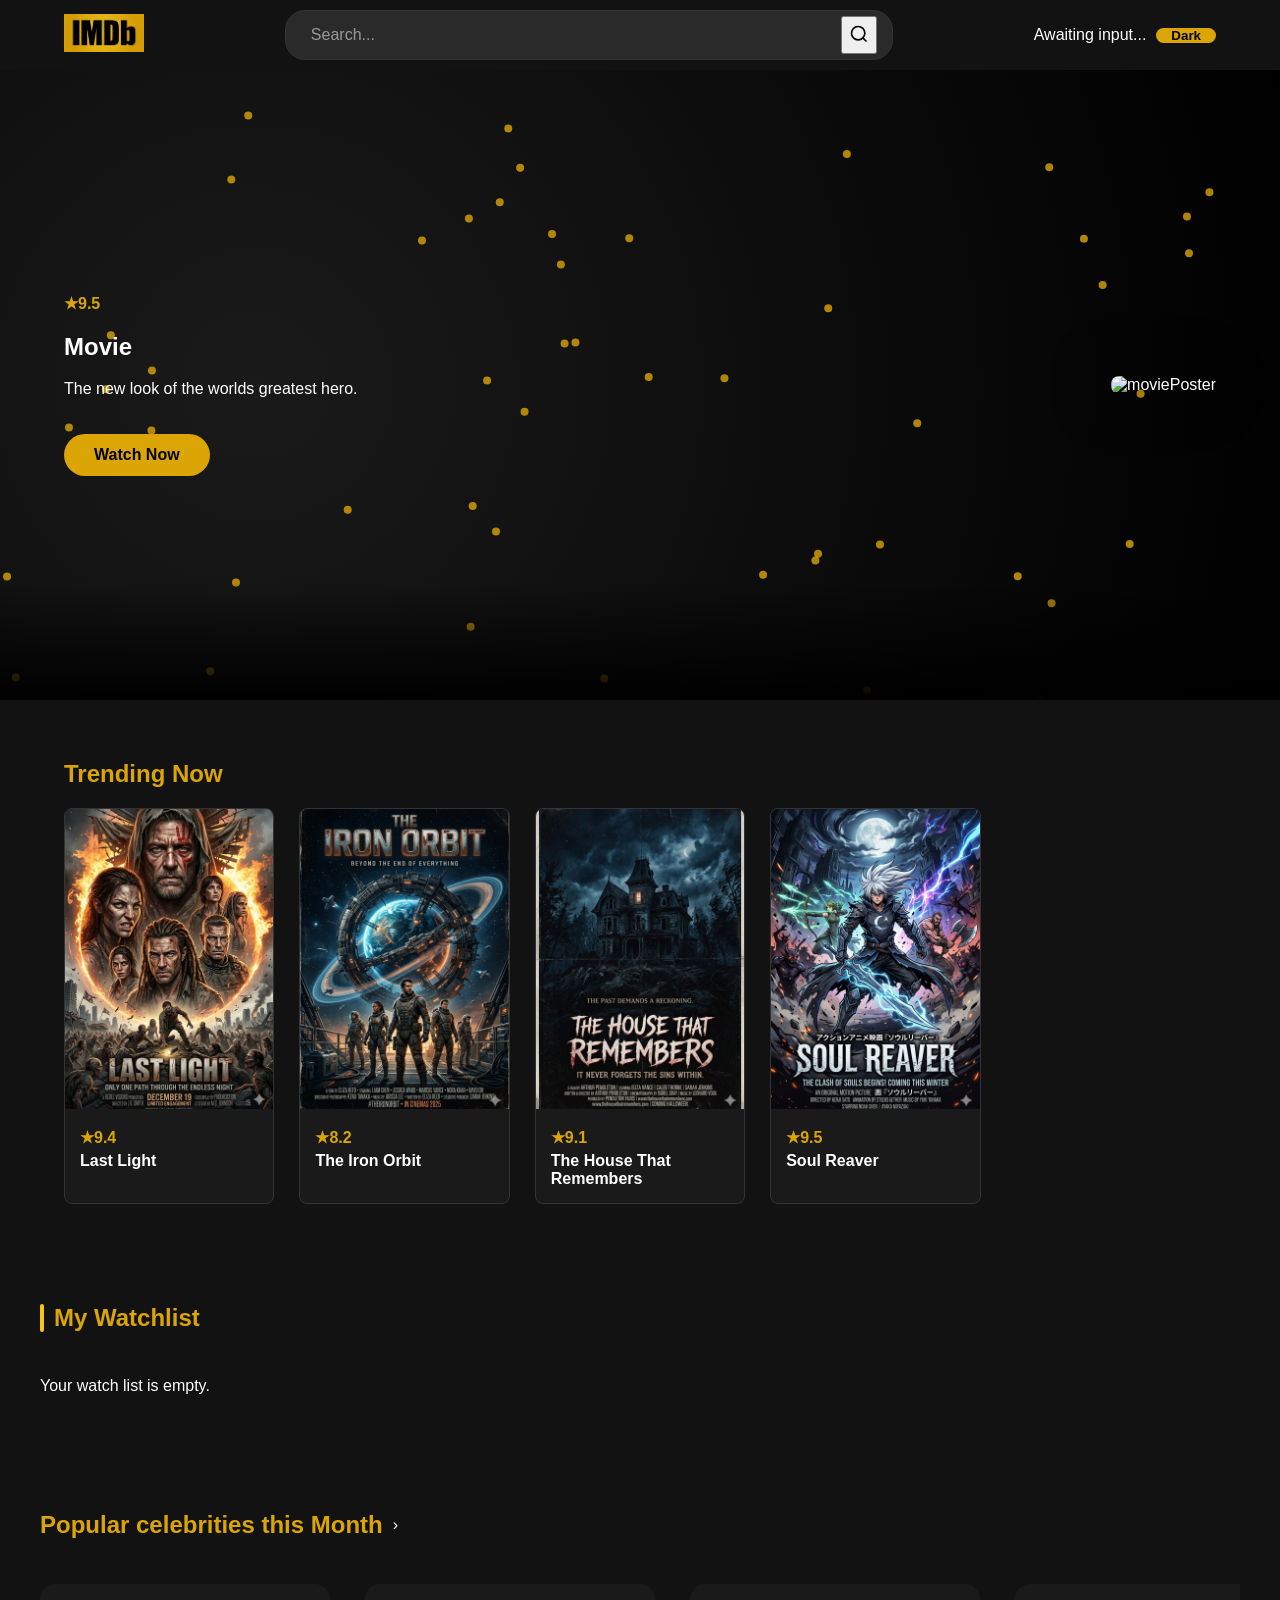
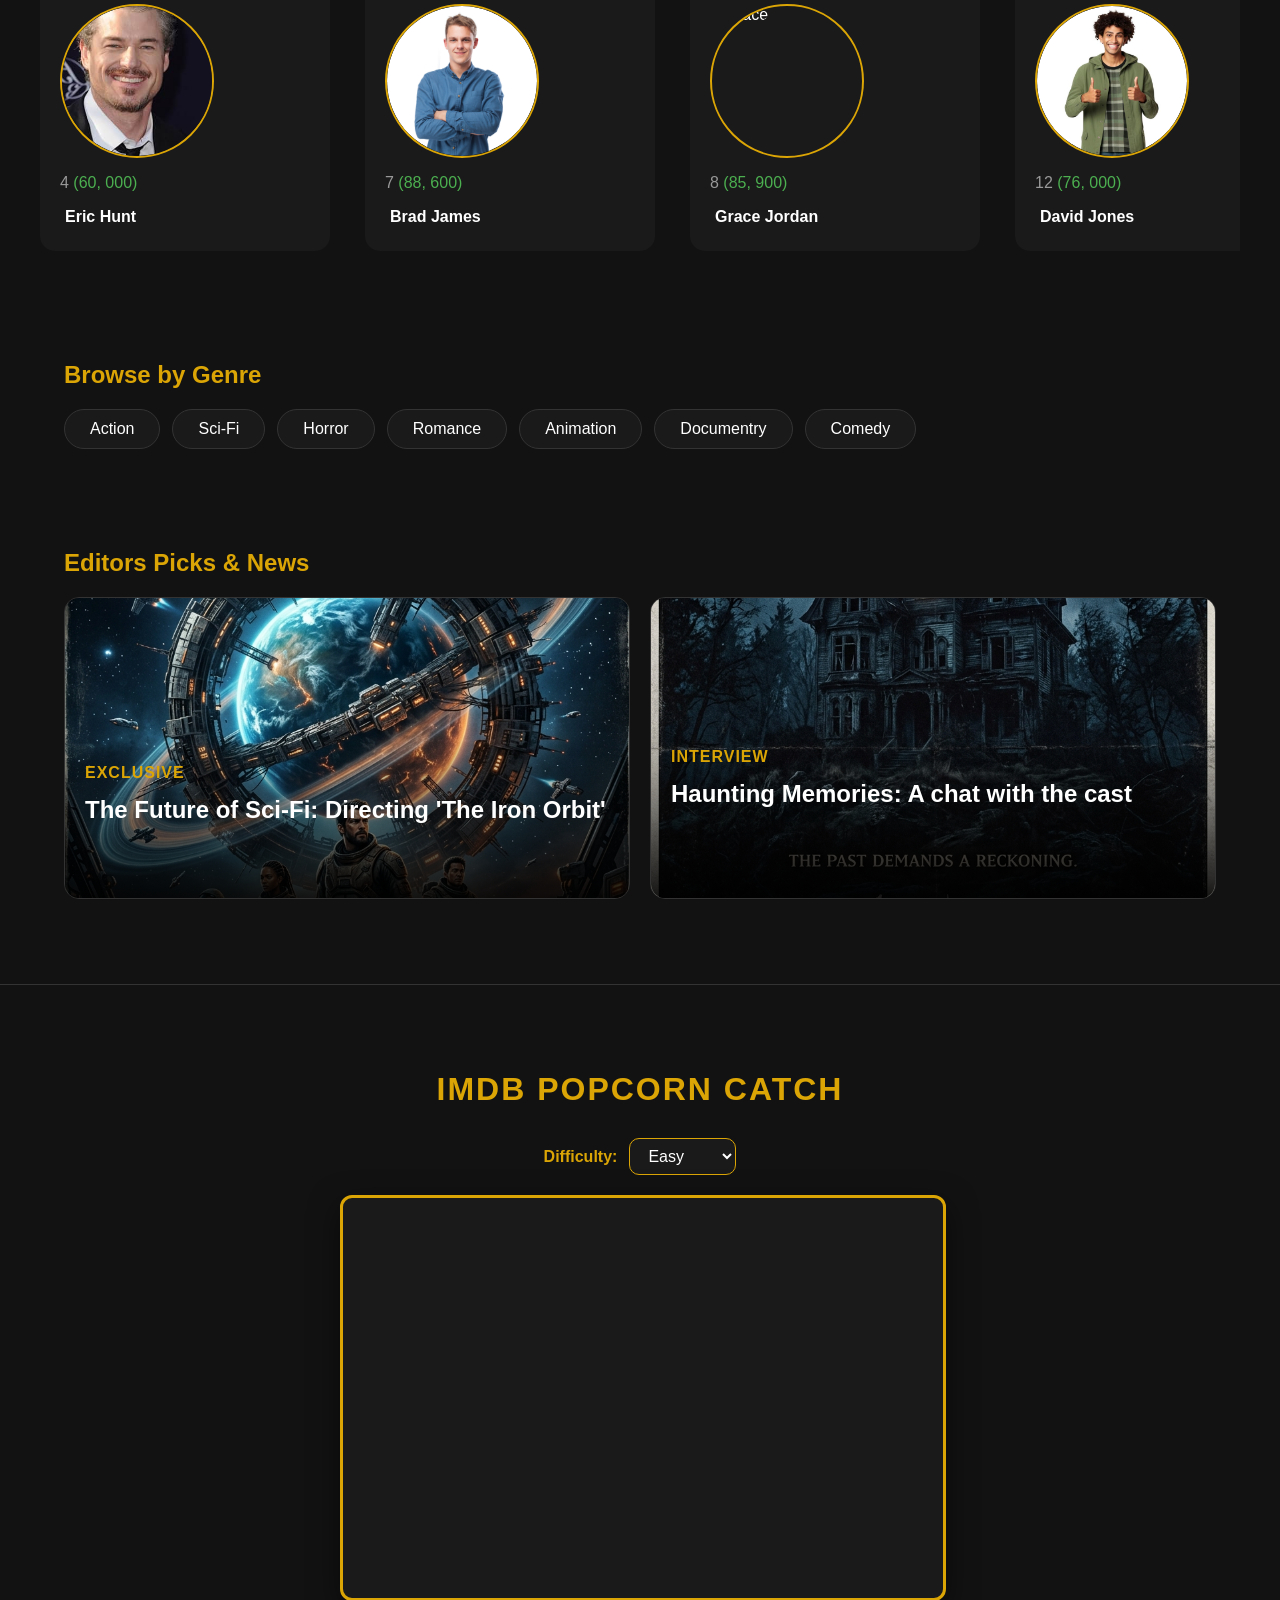
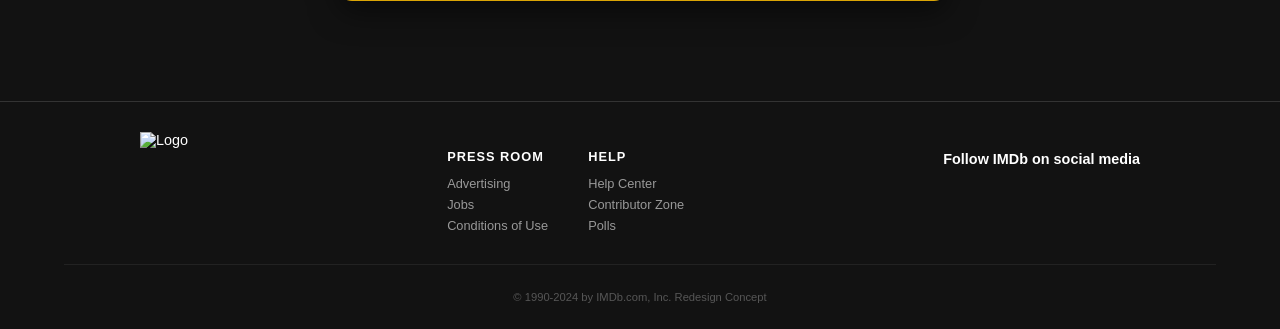
==== commit bae5fdc6: "adding dificulty section" ====
--- a/index.html
+++ b/index.html
@@ -200,12 +200,21 @@
 
         <section class="gameArea">
             <h2 class="sectionTitle">IMDb Popcorn Catch</h2>
+
+            <div class="gameControls">
+                <label for="difficultySelect">Difficulty:</label>
+                <select id="difficultySelect">
+                    <option value="easy">Easy</option>
+                    <option value="medium">Medium</option>
+                    <option value="hard">Hard</option>
+                </select>
+            </div>
+
+
             <div class="gameWrapper">
                 <div id="gameContainer"></div>
                 <button id="restartBtn">Restart Game</button>
             </div>
-            
-            
         </section>
 
     </main>
--- a/styles.css
+++ b/styles.css
@@ -682,4 +682,28 @@
     background: var(--text-primary);
     color: var(--bg-main);
     transform: translate(-50%, -50%);
+}
+
+.gameControls {
+    display: flex;
+    justify-content: center;
+    align-items: center;
+    gap: 12px;
+    margin-bottom: 20px;
+    color: var(--text-primary)
+}
+
+.gameControls label {
+    font-weight: bold;
+    color: var(--accent);
+}
+
+#difficultySelect {
+    background: var(--card-bg);
+    color: var(--text-primary);
+    border: 1px solid var(--accent);
+    border-radius: 10px;
+    padding: 8px 14px;
+    font-size: 1rem;
+    cursor: pointer;
 }
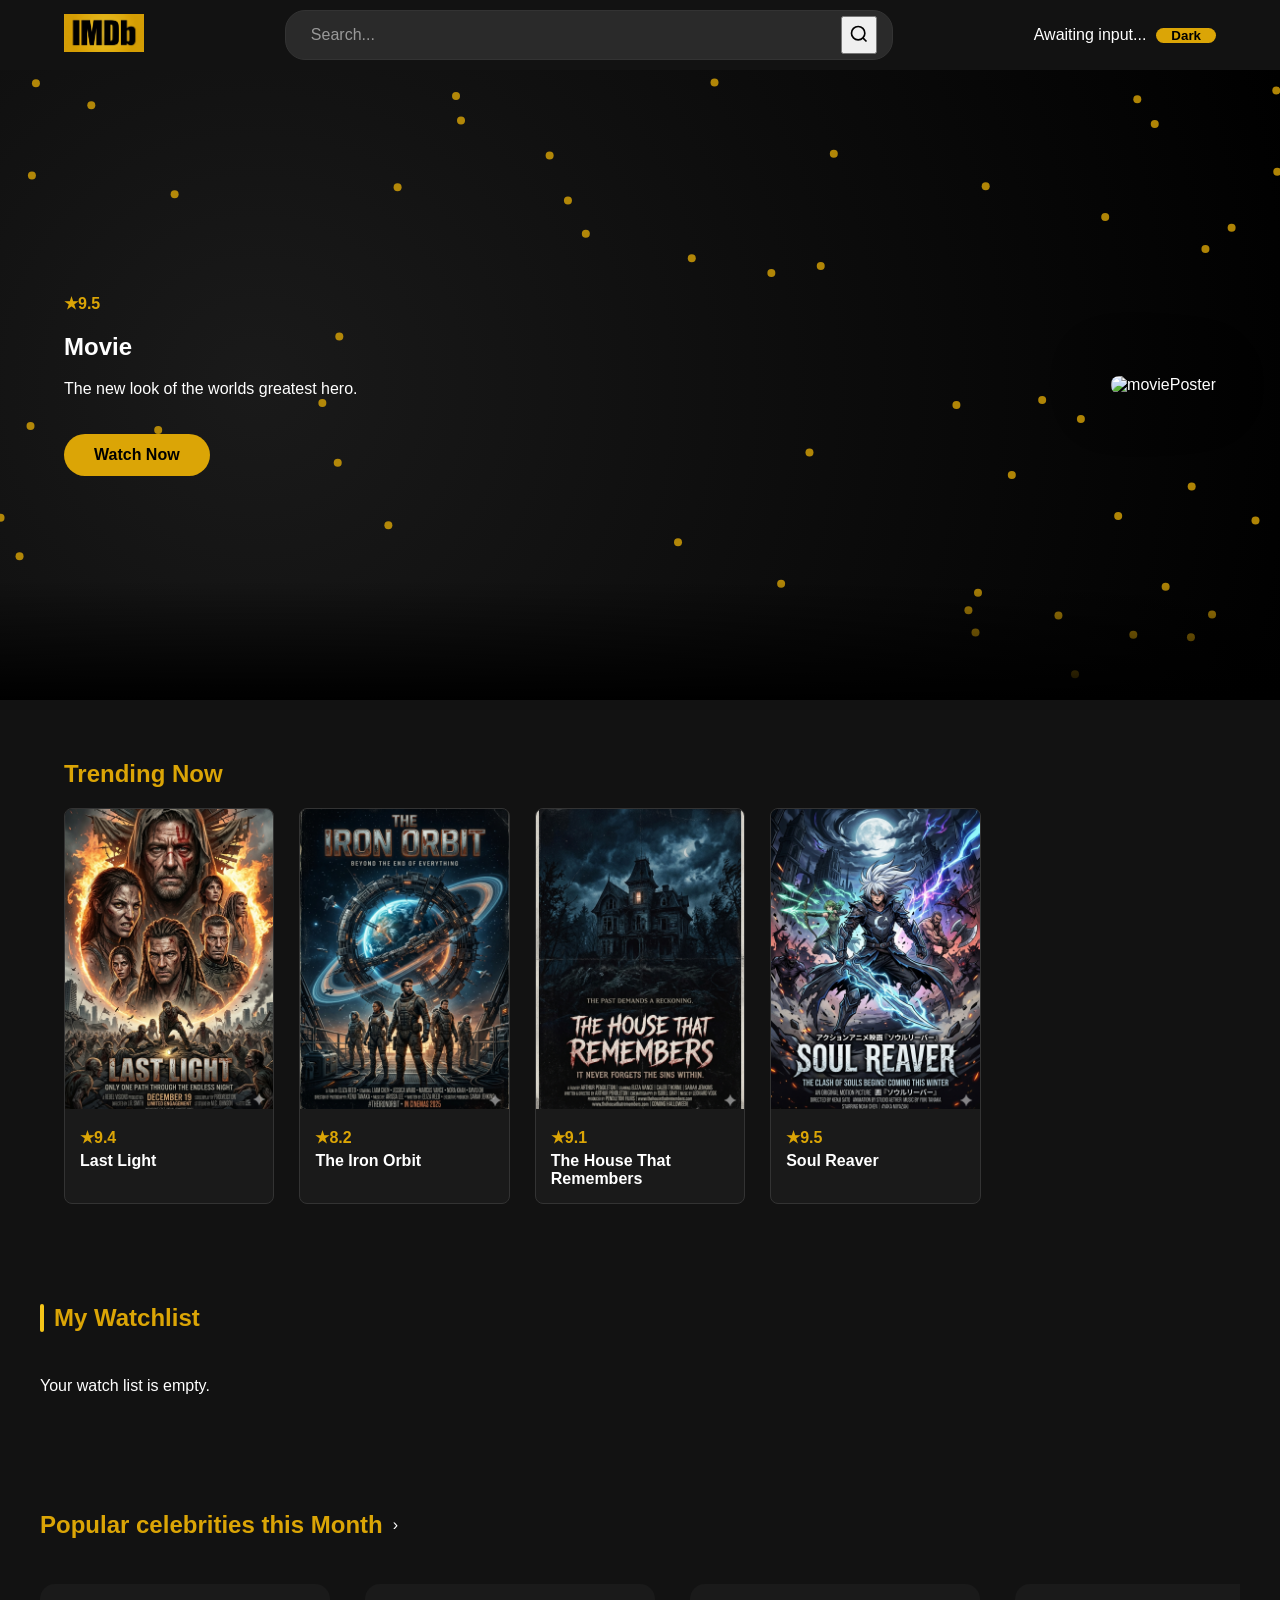
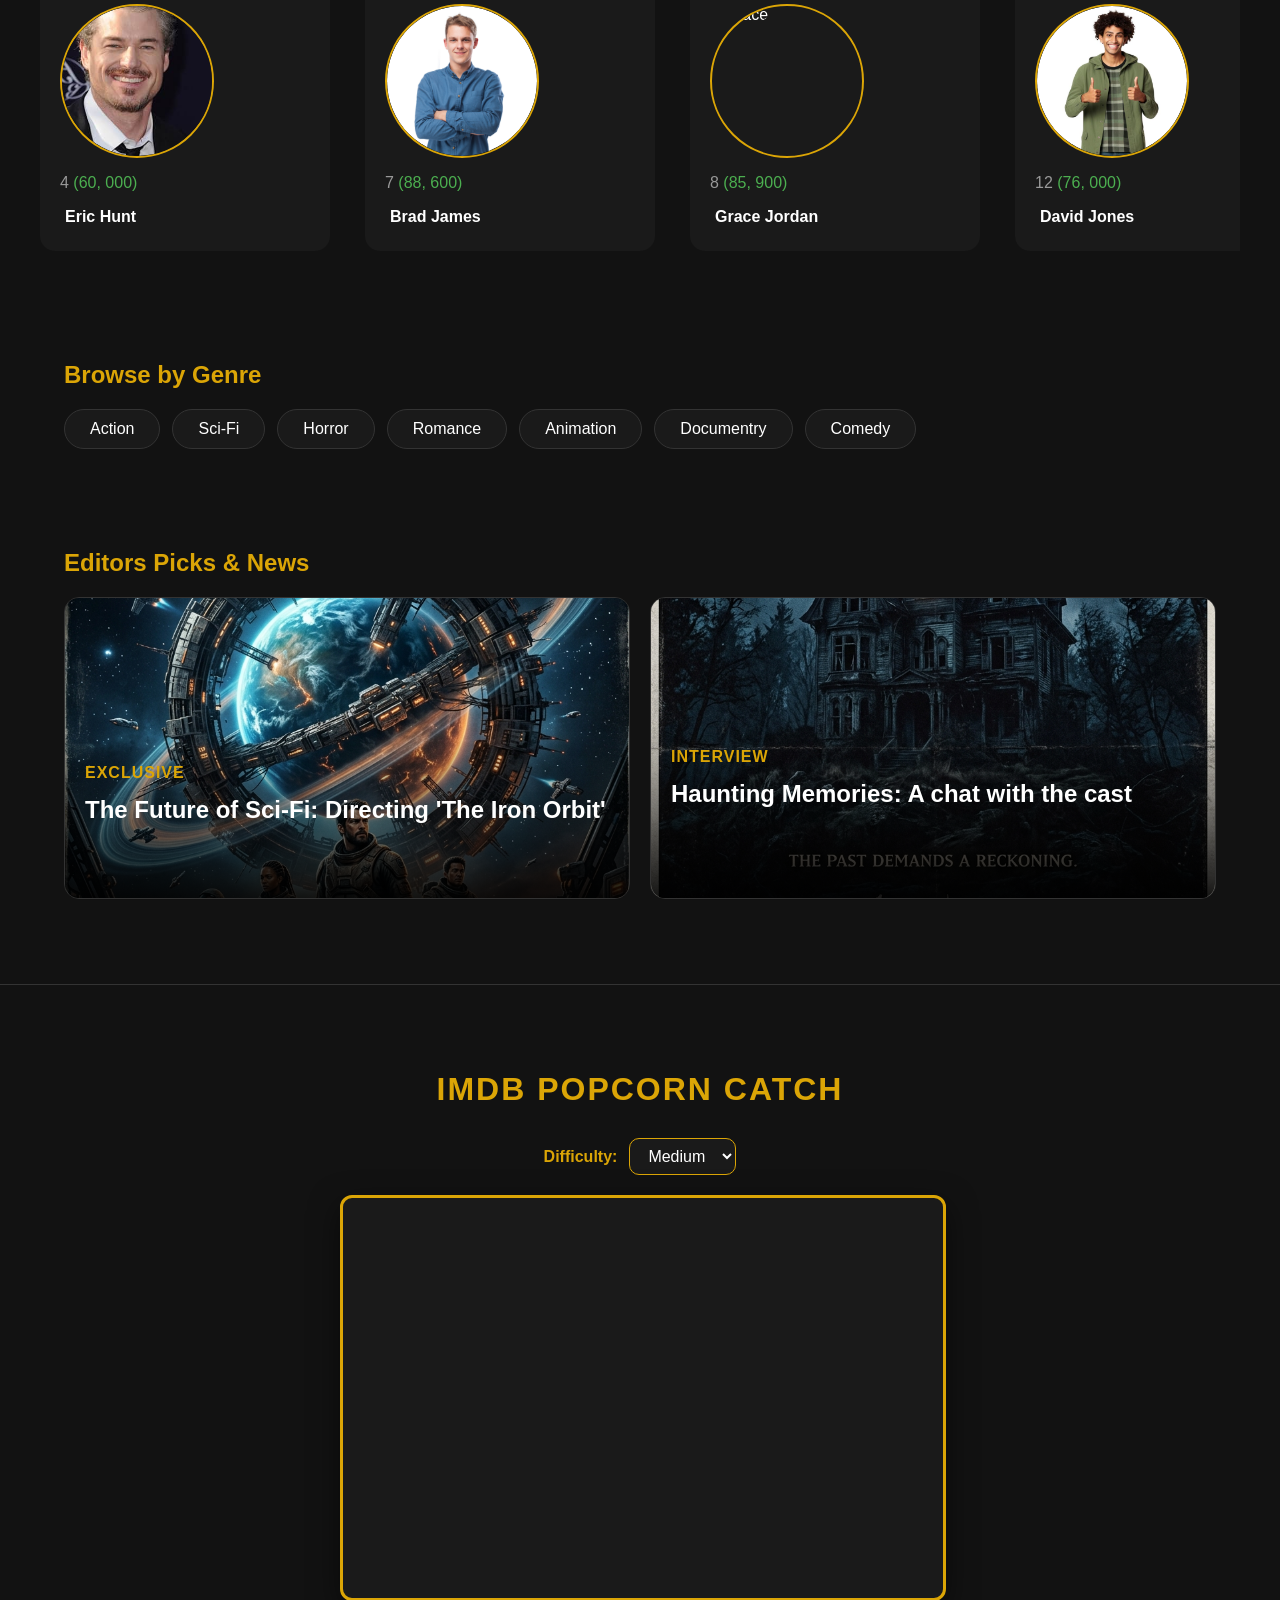
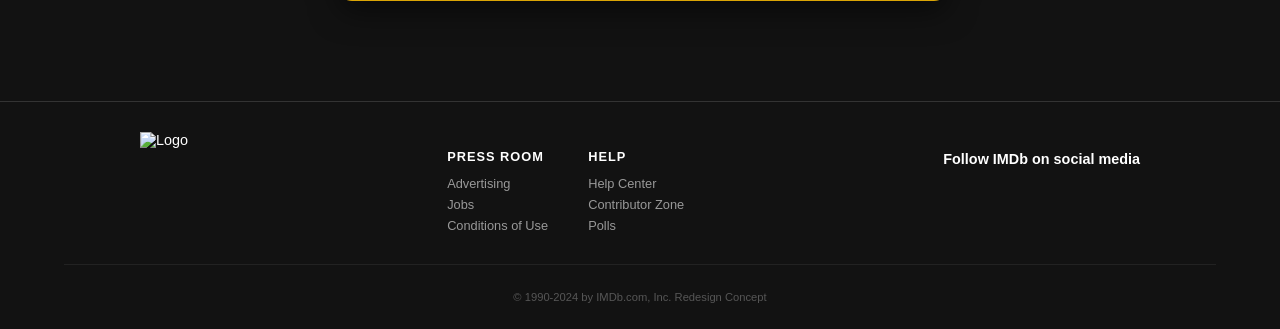
==== commit 75195d43: "completed" ====
--- a/index.html
+++ b/index.html
@@ -205,7 +205,7 @@
                 <label for="difficultySelect">Difficulty:</label>
                 <select id="difficultySelect">
                     <option value="easy">Easy</option>
-                    <option value="medium">Medium</option>
+                    <option value="medium" selected>Medium</option>
                     <option value="hard">Hard</option>
                 </select>
             </div>
